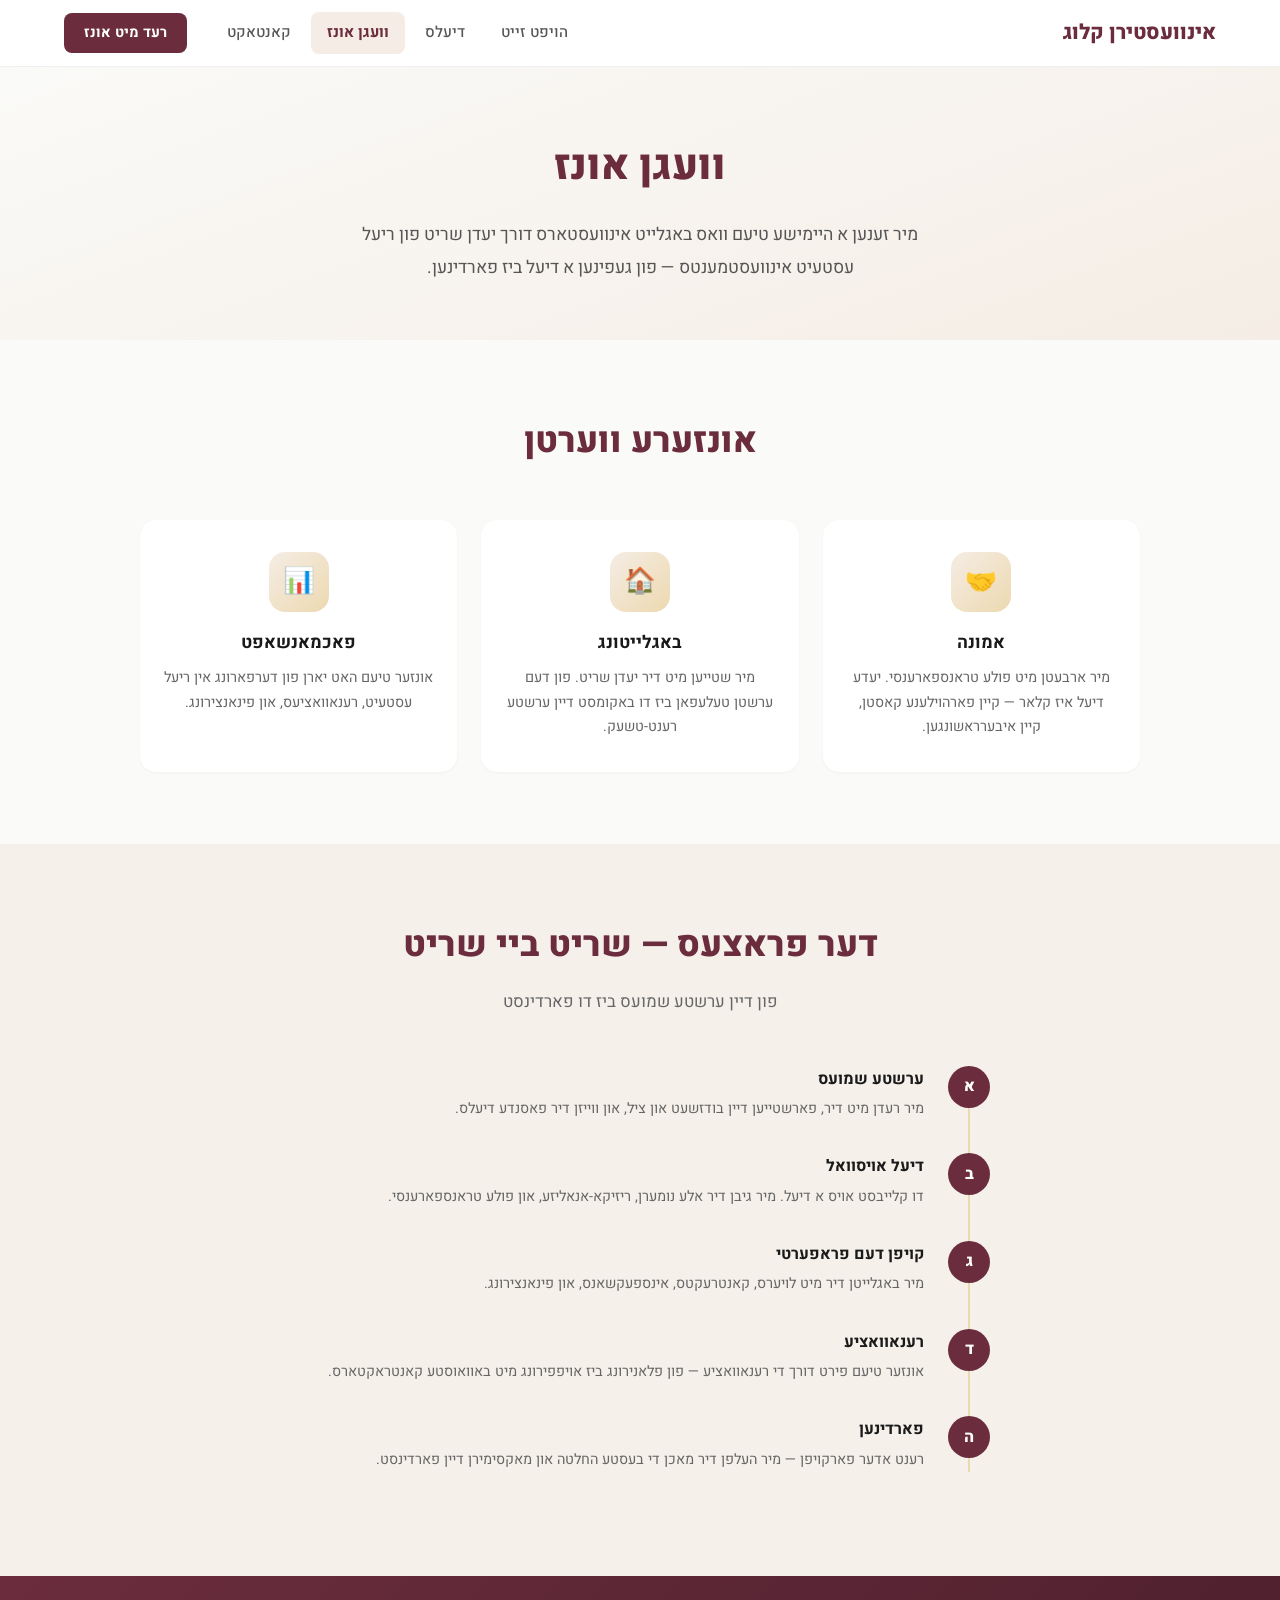
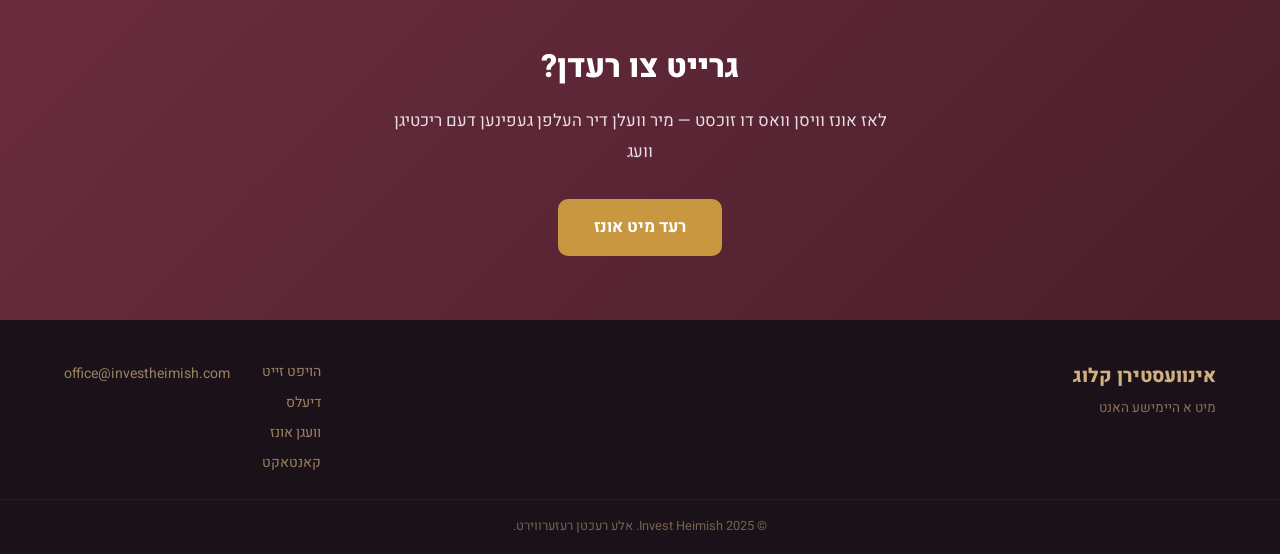
==== about.html @ 50a71dc4 "Initial commit: Invest Heimish demo site Multi-page Yiddish real estate investment platform with hom" ====
<!DOCTYPE html>
<html lang="yi" dir="rtl">
<head>
  <meta charset="UTF-8">
  <meta name="viewport" content="width=device-width, initial-scale=1.0">
  <title>וועגן אונז — אינוועסטירן קלוג</title>
  <link rel="preconnect" href="https://fonts.googleapis.com">
  <link rel="preconnect" href="https://fonts.gstatic.com" crossorigin>
  <link href="https://fonts.googleapis.com/css2?family=Heebo:wght@400;500;700;800&display=swap" rel="stylesheet">
  <link rel="stylesheet" href="styles.css">
</head>
<body>

  <div class="page">

    <!-- Hero -->
    <section class="about-hero">
      <h1>וועגן אונז</h1>
      <p>
        מיר זענען א היימישע טיעם וואס באגלייט אינוועסטארס דורך יעדן שריט
        פון ריעל עסטעיט אינוועסטמענטס — פון געפינען א דיעל ביז פארדינען.
      </p>
    </section>

    <!-- Values -->
    <section class="section">
      <div class="section-header">
        <h2 class="section-title">אונזערע ווערטן</h2>
      </div>
      <div class="values-grid">
        <div class="value-card">
          <div class="value-icon">🤝</div>
          <h3>אמונה</h3>
          <p>מיר ארבעטן מיט פולע טראנספארענסי. יעדע דיעל איז קלאר — קיין פארהוילענע קאסטן, קיין איבערראשונגען.</p>
        </div>
        <div class="value-card">
          <div class="value-icon">🏠</div>
          <h3>באגלייטונג</h3>
          <p>מיר שטייען מיט דיר יעדן שריט. פון דעם ערשטן טעלעפאן ביז דו באקומסט דיין ערשטע רענט-טשעק.</p>
        </div>
        <div class="value-card">
          <div class="value-icon">📊</div>
          <h3>פאכמאנשאפט</h3>
          <p>אונזער טיעם האט יארן פון דערפארונג אין ריעל עסטעיט, רענאוואציעס, און פינאנצירונג.</p>
        </div>
      </div>
    </section>

    <!-- Process timeline -->
    <section class="section" style="background: #F5F0EA;">
      <div class="section-header">
        <h2 class="section-title">דער פראצעס — שריט ביי שריט</h2>
        <p class="section-subtitle">פון דיין ערשטע שמועס ביז דו פארדינסט</p>
      </div>
      <div class="timeline">
        <div class="timeline-item">
          <div class="timeline-dot">א</div>
          <div class="timeline-content">
            <h3>ערשטע שמועס</h3>
            <p>מיר רעדן מיט דיר, פארשטייען דיין בודזשעט און ציל, און ווייזן דיר פאסנדע דיעלס.</p>
          </div>
        </div>
        <div class="timeline-item">
          <div class="timeline-dot">ב</div>
          <div class="timeline-content">
            <h3>דיעל אויסוואל</h3>
            <p>דו קלייבסט אויס א דיעל. מיר גיבן דיר אלע נומערן, ריזיקא-אנאליזע, און פולע טראנספארענסי.</p>
          </div>
        </div>
        <div class="timeline-item">
          <div class="timeline-dot">ג</div>
          <div class="timeline-content">
            <h3>קויפן דעם פראפערטי</h3>
            <p>מיר באגלייטן דיר מיט לויערס, קאנטרעקטס, אינספעקשאנס, און פינאנצירונג.</p>
          </div>
        </div>
        <div class="timeline-item">
          <div class="timeline-dot">ד</div>
          <div class="timeline-content">
            <h3>רענאוואציע</h3>
            <p>אונזער טיעם פירט דורך די רענאוואציע — פון פלאנירונג ביז אויפפירונג מיט באוואוסטע קאנטראקטארס.</p>
          </div>
        </div>
        <div class="timeline-item">
          <div class="timeline-dot">ה</div>
          <div class="timeline-content">
            <h3>פארדינען</h3>
            <p>רענט אדער פארקויפן — מיר העלפן דיר מאכן די בעסטע החלטה און מאקסימירן דיין פארדינסט.</p>
          </div>
        </div>
      </div>
    </section>

    <!-- CTA -->
    <section class="cta-band">
      <h2>גרייט צו רעדן?</h2>
      <p>לאז אונז וויסן וואס דו זוכסט — מיר וועלן דיר העלפן געפינען דעם ריכטיגן וועג</p>
      <a class="btn btn-gold" href="contact.html">רעד מיט אונז</a>
    </section>

  </div>

  <script src="data.js"></script>
  <script src="components.js"></script>
</body>
</html>
---- styles.css ----
/* ── Reset & globals ───────────────────────────────────────────────────────── */

*, *::before, *::after {
  box-sizing: border-box;
  margin: 0;
  padding: 0;
}

html {
  direction: rtl;
  scroll-behavior: smooth;
}

body {
  font-family: 'Heebo', 'Arial Hebrew', sans-serif;
  background: #FAFAF8;
  color: #1A1A1A;
  line-height: 1.7;
  font-size: 16px;
  min-height: 100vh;
  display: flex;
  flex-direction: column;
}

a { text-decoration: none; color: inherit; }
img { max-width: 100%; display: block; }
button { font-family: inherit; }

/* ── Buttons ──────────────────────────────────────────────────────────────── */

.btn {
  display: inline-flex;
  align-items: center;
  justify-content: center;
  gap: 0.5rem;
  padding: 0.8rem 1.8rem;
  border-radius: 10px;
  font-size: 1rem;
  font-weight: 700;
  cursor: pointer;
  border: none;
  transition: all 0.2s ease;
}

.btn-primary {
  background: #6B2D3E;
  color: #fff;
}
.btn-primary:hover { background: #541f2e; transform: translateY(-1px); box-shadow: 0 4px 12px rgba(107,45,62,0.3); }

.btn-secondary {
  background: transparent;
  color: #6B2D3E;
  border: 2px solid #6B2D3E;
}
.btn-secondary:hover { background: #6B2D3E; color: #fff; }

.btn-gold {
  background: #C8973F;
  color: #fff;
}
.btn-gold:hover { background: #B0832E; transform: translateY(-1px); box-shadow: 0 4px 12px rgba(200,151,63,0.3); }

.btn-whatsapp {
  background: #25D366;
  color: #fff;
}
.btn-whatsapp:hover { background: #1EB85A; transform: translateY(-1px); box-shadow: 0 4px 12px rgba(37,211,102,0.3); }

.btn:active { transform: scale(0.97) !important; }

/* ── Navbar ────────────────────────────────────────────────────────────────── */

.navbar {
  position: sticky;
  top: 0;
  z-index: 100;
  background: rgba(255,255,255,0.92);
  backdrop-filter: blur(12px);
  -webkit-backdrop-filter: blur(12px);
  border-bottom: 1px solid rgba(0,0,0,0.06);
}

.navbar-inner {
  max-width: 1200px;
  margin: 0 auto;
  display: flex;
  align-items: center;
  padding: 0.75rem 1.5rem;
  gap: 1.5rem;
}

.navbar-brand {
  font-size: 1.3rem;
  font-weight: 800;
  color: #6B2D3E;
  white-space: nowrap;
}

.navbar-links {
  display: flex;
  gap: 0.25rem;
  margin-right: auto;
}

.nav-link {
  padding: 0.5rem 1rem;
  border-radius: 8px;
  font-weight: 500;
  font-size: 0.95rem;
  color: #555;
  transition: all 0.15s;
}

.nav-link:hover { background: #F5F0EA; color: #1A1A1A; }
.nav-link.active { background: #F5EDE5; color: #6B2D3E; font-weight: 700; }

.navbar-cta {
  background: #6B2D3E;
  color: #fff;
  padding: 0.5rem 1.25rem;
  border-radius: 8px;
  font-weight: 700;
  font-size: 0.9rem;
  transition: all 0.2s;
  white-space: nowrap;
}
.navbar-cta:hover { background: #541f2e; }

/* Mobile menu toggle */
.menu-toggle {
  display: none;
  flex-direction: column;
  gap: 5px;
  background: none;
  border: none;
  cursor: pointer;
  padding: 4px;
}

.menu-toggle span {
  width: 22px;
  height: 2px;
  background: #333;
  border-radius: 2px;
  transition: all 0.3s;
}

.menu-toggle.open span:nth-child(1) { transform: rotate(45deg) translate(5px, 5px); }
.menu-toggle.open span:nth-child(2) { opacity: 0; }
.menu-toggle.open span:nth-child(3) { transform: rotate(-45deg) translate(5px, -5px); }

/* ── Page container ───────────────────────────────────────────────────────── */

.page { flex: 1; }

.container {
  max-width: 1200px;
  margin: 0 auto;
  padding: 0 1.5rem;
}

/* ── Section shared ───────────────────────────────────────────────────────── */

.section {
  padding: 4.5rem 1.5rem;
}

.section-header {
  text-align: center;
  margin-bottom: 3rem;
}

.section-title {
  font-size: clamp(1.5rem, 3.5vw, 2.2rem);
  font-weight: 800;
  color: #6B2D3E;
  margin-bottom: 0.75rem;
}

.section-subtitle {
  font-size: 1.05rem;
  color: #666;
  max-width: 550px;
  margin: 0 auto;
  line-height: 1.8;
}

/* ── Hero (Home) ──────────────────────────────────────────────────────────── */

.hero {
  background: linear-gradient(160deg, #FAFAF8 0%, #F5EDE5 50%, #EDE3D5 100%);
  text-align: center;
  padding: 5rem 1.5rem 4.5rem;
}

.hero h1 {
  font-size: clamp(2rem, 5vw, 3.2rem);
  font-weight: 800;
  color: #6B2D3E;
  line-height: 1.3;
  margin-bottom: 1.25rem;
}

.hero-sub {
  font-size: clamp(1rem, 2.5vw, 1.2rem);
  color: #555;
  max-width: 600px;
  margin: 0 auto 2.5rem;
  line-height: 1.9;
}

.hero-buttons {
  display: flex;
  gap: 1rem;
  justify-content: center;
  flex-wrap: wrap;
}

/* ── Stats bar ────────────────────────────────────────────────────────────── */

.stats-bar {
  display: grid;
  grid-template-columns: repeat(3, 1fr);
  gap: 1.5rem;
  max-width: 700px;
  margin: 3rem auto 0;
}

.stat-item {
  text-align: center;
}

.stat-number {
  font-size: 2rem;
  font-weight: 800;
  color: #C8973F;
  line-height: 1.2;
}

.stat-label {
  font-size: 0.85rem;
  color: #777;
  margin-top: 0.25rem;
}

/* ── Featured deals grid ──────────────────────────────────────────────────── */

.deals-grid {
  display: grid;
  grid-template-columns: repeat(auto-fill, minmax(300px, 1fr));
  gap: 1.5rem;
  max-width: 1200px;
  margin: 0 auto;
}

/* ── Deal card ────────────────────────────────────────────────────────────── */

.deal-card {
  background: #fff;
  border-radius: 16px;
  overflow: hidden;
  box-shadow: 0 1px 3px rgba(0,0,0,0.06), 0 4px 16px rgba(0,0,0,0.04);
  transition: all 0.25s ease;
  display: flex;
  flex-direction: column;
}

.deal-card:hover {
  box-shadow: 0 8px 30px rgba(0,0,0,0.1);
  transform: translateY(-3px);
}

.card-image {
  width: 100%;
  height: 200px;
  object-fit: cover;
  background: #EDE3D5;
}

.card-body {
  padding: 1.25rem;
  display: flex;
  flex-direction: column;
  gap: 0.75rem;
  flex: 1;
}

.card-badges {
  display: flex;
  gap: 0.4rem;
  flex-wrap: wrap;
}

.badge {
  font-size: 0.75rem;
  font-weight: 600;
  padding: 0.2rem 0.6rem;
  border-radius: 20px;
}

.badge-location { background: #EDD9B0; color: #6B4A10; }
.badge-type { background: #E8D7E8; color: #5A2D6B; }

.card-title {
  font-size: 1.1rem;
  font-weight: 800;
  color: #1A1A1A;
  line-height: 1.4;
}

.card-stats {
  display: grid;
  grid-template-columns: 1fr 1fr;
  gap: 0.5rem;
}

.card-stat {
  background: #FAFAF8;
  border-radius: 8px;
  padding: 0.6rem 0.75rem;
  text-align: center;
}

.card-stat-label {
  font-size: 0.7rem;
  color: #888;
  font-weight: 500;
  margin-bottom: 0.15rem;
}

.card-stat-value {
  font-size: 0.95rem;
  font-weight: 800;
  color: #1A1A1A;
}

.card-stat-value.profit { color: #2D7A4F; }

.card-footer {
  display: flex;
  gap: 0.5rem;
  margin-top: auto;
  padding-top: 0.5rem;
}

.card-footer .btn {
  flex: 1;
  padding: 0.65rem;
  font-size: 0.85rem;
}

/* ── Risk badges ──────────────────────────────────────────────────────────── */

.risk-badge {
  font-size: 0.78rem;
  font-weight: 700;
  padding: 0.15rem 0.5rem;
  border-radius: 6px;
  display: inline-block;
}

.risk-low    { background: #D4EDDA; color: #1B5E35; }
.risk-medium { background: #FFF3CD; color: #7A5000; }
.risk-high   { background: #FDDCDC; color: #7A1C1C; }

/* ── Steps / How it works ─────────────────────────────────────────────────── */

.steps-grid {
  display: grid;
  grid-template-columns: repeat(auto-fit, minmax(220px, 1fr));
  gap: 2rem;
  max-width: 1000px;
  margin: 0 auto;
}

.step-card {
  text-align: center;
  padding: 2rem 1.25rem;
  background: #fff;
  border-radius: 16px;
  box-shadow: 0 1px 3px rgba(0,0,0,0.04);
  transition: all 0.2s;
}

.step-card:hover {
  box-shadow: 0 4px 16px rgba(0,0,0,0.08);
  transform: translateY(-2px);
}

.step-icon {
  width: 56px;
  height: 56px;
  border-radius: 14px;
  background: linear-gradient(135deg, #F5EDE5, #EDD9B0);
  display: flex;
  align-items: center;
  justify-content: center;
  margin: 0 auto 1rem;
  font-size: 1.5rem;
  font-weight: 800;
  color: #6B2D3E;
}

.step-title {
  font-size: 1rem;
  font-weight: 700;
  color: #1A1A1A;
  margin-bottom: 0.5rem;
}

.step-text {
  font-size: 0.9rem;
  color: #666;
  line-height: 1.7;
}

/* ── Trust / CTA band ─────────────────────────────────────────────────────── */

.cta-band {
  background: linear-gradient(135deg, #6B2D3E 0%, #4A1E2B 100%);
  color: #fff;
  text-align: center;
  padding: 4rem 1.5rem;
}

.cta-band h2 {
  font-size: clamp(1.4rem, 3vw, 2rem);
  font-weight: 800;
  margin-bottom: 0.75rem;
}

.cta-band p {
  font-size: 1.05rem;
  opacity: 0.85;
  max-width: 500px;
  margin: 0 auto 2rem;
  line-height: 1.8;
}

.cta-band .btn-gold { font-size: 1.05rem; padding: 0.9rem 2.25rem; }

/* ── Deal detail page ─────────────────────────────────────────────────────── */

.deal-hero {
  background: linear-gradient(160deg, #FAFAF8, #F5EDE5);
  padding: 2.5rem 1.5rem 3rem;
}

.deal-hero-inner {
  max-width: 1000px;
  margin: 0 auto;
  display: grid;
  grid-template-columns: 1fr 1fr;
  gap: 2.5rem;
  align-items: center;
}

.deal-hero-image {
  width: 100%;
  height: 320px;
  object-fit: cover;
  border-radius: 16px;
  box-shadow: 0 8px 30px rgba(0,0,0,0.1);
}

.deal-hero-info h1 {
  font-size: clamp(1.5rem, 3vw, 2rem);
  font-weight: 800;
  color: #6B2D3E;
  margin-bottom: 0.75rem;
}

.deal-hero-meta {
  display: flex;
  gap: 0.5rem;
  flex-wrap: wrap;
  margin-bottom: 1.25rem;
}

.deal-hero-desc {
  font-size: 1rem;
  color: #555;
  line-height: 1.8;
  margin-bottom: 1.5rem;
}

.deal-hero-buttons {
  display: flex;
  gap: 0.75rem;
  flex-wrap: wrap;
}

/* Deal detail sections */
.deal-details {
  padding: 3rem 1.5rem;
  max-width: 1000px;
  margin: 0 auto;
}

.detail-grid {
  display: grid;
  grid-template-columns: 1fr 1fr;
  gap: 1.5rem;
  margin-bottom: 2rem;
}

.detail-box {
  background: #fff;
  border-radius: 14px;
  padding: 1.5rem;
  box-shadow: 0 1px 3px rgba(0,0,0,0.04);
}

.detail-box h3 {
  font-size: 1rem;
  font-weight: 700;
  color: #6B2D3E;
  margin-bottom: 1rem;
  padding-bottom: 0.5rem;
  border-bottom: 2px solid #F5EDE5;
}

.detail-row {
  display: flex;
  justify-content: space-between;
  padding: 0.5rem 0;
  border-bottom: 1px solid #F5F5F5;
}

.detail-row:last-child { border-bottom: none; }

.detail-label {
  font-size: 0.9rem;
  color: #777;
}

.detail-value {
  font-size: 0.95rem;
  font-weight: 700;
  color: #1A1A1A;
}

.detail-value.highlight { color: #2D7A4F; font-size: 1.05rem; }

/* ── About page ───────────────────────────────────────────────────────────── */

.about-hero {
  background: linear-gradient(160deg, #FAFAF8, #F5EDE5);
  text-align: center;
  padding: 4rem 1.5rem 3.5rem;
}

.about-hero h1 {
  font-size: clamp(1.8rem, 4vw, 2.6rem);
  font-weight: 800;
  color: #6B2D3E;
  margin-bottom: 1rem;
}

.about-hero p {
  font-size: 1.1rem;
  color: #555;
  max-width: 600px;
  margin: 0 auto;
  line-height: 1.9;
}

.values-grid {
  display: grid;
  grid-template-columns: repeat(auto-fit, minmax(280px, 1fr));
  gap: 1.5rem;
  max-width: 1000px;
  margin: 0 auto;
}

.value-card {
  background: #fff;
  border-radius: 16px;
  padding: 2rem 1.5rem;
  text-align: center;
  box-shadow: 0 1px 3px rgba(0,0,0,0.04);
  transition: all 0.2s;
}

.value-card:hover {
  box-shadow: 0 4px 16px rgba(0,0,0,0.08);
  transform: translateY(-2px);
}

.value-icon {
  width: 60px;
  height: 60px;
  border-radius: 16px;
  background: linear-gradient(135deg, #F5EDE5, #EDD9B0);
  display: flex;
  align-items: center;
  justify-content: center;
  margin: 0 auto 1rem;
  font-size: 1.6rem;
}

.value-card h3 {
  font-size: 1.1rem;
  font-weight: 700;
  color: #1A1A1A;
  margin-bottom: 0.5rem;
}

.value-card p {
  font-size: 0.9rem;
  color: #666;
  line-height: 1.7;
}

/* Timeline */
.timeline {
  max-width: 700px;
  margin: 0 auto;
  position: relative;
}

.timeline::before {
  content: "";
  position: absolute;
  right: 20px;
  top: 0;
  bottom: 0;
  width: 2px;
  background: #EDD9B0;
}

.timeline-item {
  display: flex;
  gap: 1.5rem;
  align-items: flex-start;
  margin-bottom: 2rem;
  position: relative;
}

.timeline-dot {
  width: 42px;
  height: 42px;
  min-width: 42px;
  border-radius: 50%;
  background: #6B2D3E;
  color: #fff;
  display: flex;
  align-items: center;
  justify-content: center;
  font-weight: 800;
  font-size: 1rem;
  z-index: 1;
}

.timeline-content h3 {
  font-size: 1rem;
  font-weight: 700;
  color: #1A1A1A;
  margin-bottom: 0.25rem;
}

.timeline-content p {
  font-size: 0.9rem;
  color: #666;
  line-height: 1.7;
}

/* ── Contact page ─────────────────────────────────────────────────────────── */

.contact-hero {
  background: linear-gradient(160deg, #FAFAF8, #F5EDE5);
  text-align: center;
  padding: 4rem 1.5rem 3.5rem;
}

.contact-hero h1 {
  font-size: clamp(1.8rem, 4vw, 2.6rem);
  font-weight: 800;
  color: #6B2D3E;
  margin-bottom: 0.75rem;
}

.contact-hero p {
  font-size: 1.05rem;
  color: #555;
}

.contact-grid {
  display: grid;
  grid-template-columns: 1fr 1fr;
  gap: 2rem;
  max-width: 900px;
  margin: 0 auto;
}

.contact-form {
  background: #fff;
  border-radius: 16px;
  padding: 2rem;
  box-shadow: 0 1px 3px rgba(0,0,0,0.04);
}

.form-group {
  margin-bottom: 1.25rem;
}

.form-group label {
  display: block;
  font-size: 0.9rem;
  font-weight: 600;
  color: #333;
  margin-bottom: 0.4rem;
}

.form-group input,
.form-group textarea,
.form-group select {
  width: 100%;
  padding: 0.75rem 1rem;
  border: 1.5px solid #E0E0E0;
  border-radius: 10px;
  font-family: inherit;
  font-size: 0.95rem;
  background: #FAFAF8;
  transition: border-color 0.2s;
  direction: rtl;
}

.form-group input:focus,
.form-group textarea:focus,
.form-group select:focus {
  outline: none;
  border-color: #C8973F;
  box-shadow: 0 0 0 3px rgba(200,151,63,0.1);
}

.form-group textarea {
  resize: vertical;
  min-height: 120px;
}

.contact-info {
  display: flex;
  flex-direction: column;
  gap: 1.25rem;
}

.contact-info-card {
  background: #fff;
  border-radius: 16px;
  padding: 1.5rem;
  box-shadow: 0 1px 3px rgba(0,0,0,0.04);
  display: flex;
  gap: 1rem;
  align-items: center;
  transition: all 0.2s;
}

.contact-info-card:hover {
  box-shadow: 0 4px 16px rgba(0,0,0,0.08);
  transform: translateY(-1px);
}

.contact-icon {
  width: 48px;
  height: 48px;
  min-width: 48px;
  border-radius: 12px;
  background: linear-gradient(135deg, #F5EDE5, #EDD9B0);
  display: flex;
  align-items: center;
  justify-content: center;
  font-size: 1.2rem;
}

.contact-info-card h3 {
  font-size: 0.95rem;
  font-weight: 700;
  color: #1A1A1A;
  margin-bottom: 0.15rem;
}

.contact-info-card p {
  font-size: 0.85rem;
  color: #666;
}

/* Success message */
.form-success {
  display: none;
  text-align: center;
  padding: 2rem;
}

.form-success.show { display: block; }

.form-success h3 {
  color: #2D7A4F;
  font-size: 1.3rem;
  margin-bottom: 0.5rem;
}

.form-success p {
  color: #666;
}

/* ── Deals page filter ────────────────────────────────────────────────────── */

.filter-bar {
  display: flex;
  gap: 0.75rem;
  flex-wrap: wrap;
  justify-content: center;
  margin-bottom: 2rem;
}

.filter-btn {
  padding: 0.5rem 1.25rem;
  border-radius: 20px;
  border: 1.5px solid #E0E0E0;
  background: #fff;
  font-family: inherit;
  font-size: 0.88rem;
  font-weight: 600;
  color: #555;
  cursor: pointer;
  transition: all 0.15s;
}

.filter-btn:hover { border-color: #C8973F; color: #C8973F; }
.filter-btn.active { background: #6B2D3E; color: #fff; border-color: #6B2D3E; }

/* ── Breadcrumb ───────────────────────────────────────────────────────────── */

.breadcrumb {
  padding: 1rem 1.5rem 0;
  max-width: 1200px;
  margin: 0 auto;
  font-size: 0.85rem;
  color: #888;
}

.breadcrumb a { color: #6B2D3E; font-weight: 500; }
.breadcrumb a:hover { text-decoration: underline; }
.breadcrumb span { margin: 0 0.4rem; }

/* ── Empty state ──────────────────────────────────────────────────────────── */

.empty-state {
  text-align: center;
  padding: 4rem 1.5rem;
  color: #888;
}

.empty-state h3 {
  font-size: 1.2rem;
  color: #555;
  margin-bottom: 0.5rem;
}

/* ── Footer ───────────────────────────────────────────────────────────────── */

.footer {
  background: #1A1218;
  color: #D0B080;
  margin-top: auto;
}

.footer-inner {
  max-width: 1200px;
  margin: 0 auto;
  padding: 2.5rem 1.5rem 1.5rem;
  display: grid;
  grid-template-columns: 1fr auto auto;
  gap: 2rem;
  align-items: start;
}

.footer-logo {
  font-size: 1.2rem;
  font-weight: 800;
  display: block;
  margin-bottom: 0.25rem;
}

.footer-tagline {
  font-size: 0.85rem;
  opacity: 0.6;
}

.footer-links {
  display: flex;
  flex-direction: column;
  gap: 0.4rem;
}

.footer-links a {
  font-size: 0.88rem;
  opacity: 0.7;
  transition: opacity 0.15s;
}

.footer-links a:hover { opacity: 1; }

.footer-contact a {
  font-size: 0.88rem;
  opacity: 0.7;
  transition: opacity 0.15s;
}

.footer-contact a:hover { opacity: 1; }

.footer-bottom {
  border-top: 1px solid rgba(255,255,255,0.08);
  text-align: center;
  padding: 1rem 1.5rem;
  font-size: 0.8rem;
  opacity: 0.5;
}

/* ── Responsive ───────────────────────────────────────────────────────────── */

@media (max-width: 768px) {
  .menu-toggle { display: flex; }

  .navbar-links {
    display: none;
    position: absolute;
    top: 100%;
    right: 0;
    left: 0;
    background: #fff;
    flex-direction: column;
    padding: 0.5rem;
    border-bottom: 1px solid rgba(0,0,0,0.06);
    box-shadow: 0 8px 24px rgba(0,0,0,0.08);
  }

  .navbar-links.open { display: flex; }

  .navbar-cta { display: none; }

  .deal-hero-inner { grid-template-columns: 1fr; }

  .deal-hero-image { height: 220px; }

  .detail-grid { grid-template-columns: 1fr; }

  .contact-grid { grid-template-columns: 1fr; }

  .footer-inner { grid-template-columns: 1fr; gap: 1.5rem; }

  .stats-bar { grid-template-columns: 1fr; gap: 1rem; }
}

@media (max-width: 480px) {
  .hero { padding: 3rem 1.25rem 2.5rem; }

  .deals-grid { grid-template-columns: 1fr; }

  .card-stats { grid-template-columns: 1fr; }
}
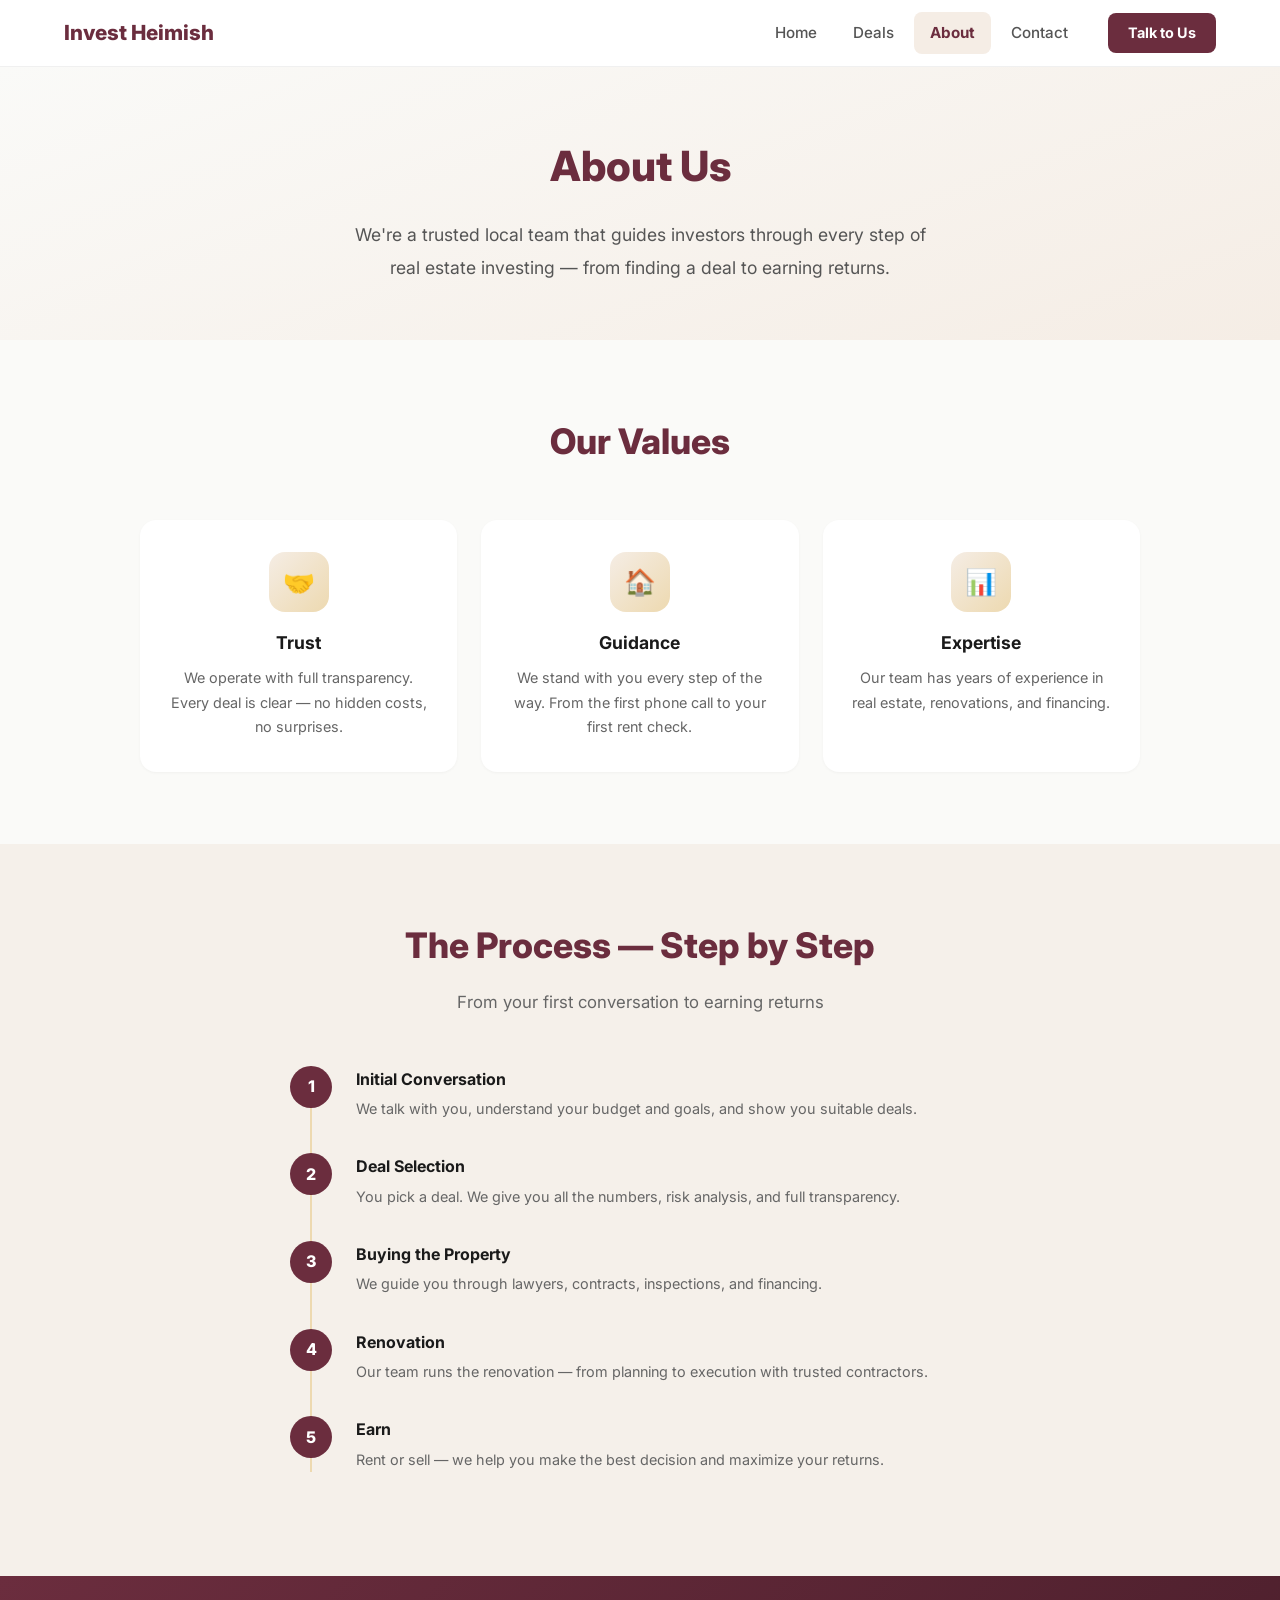
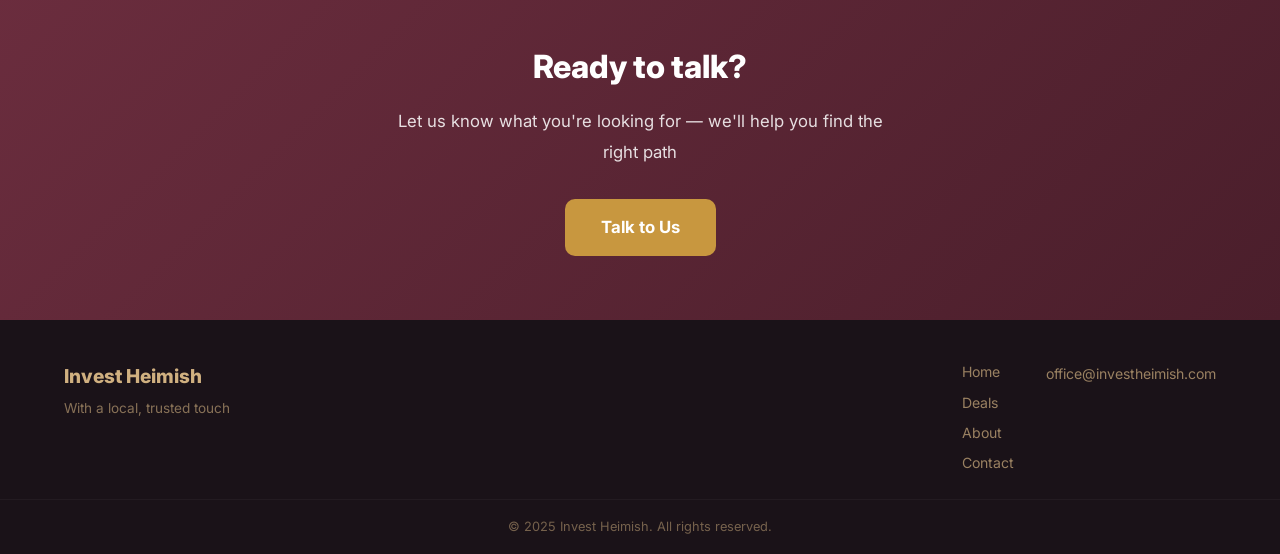
==== commit fdd1a95d: "Translate site from Yiddish to English Switch all page copy, deal data, navbar, and footer to Englis" ====
--- a/about.html
+++ b/about.html
@@ -1,12 +1,12 @@
 <!DOCTYPE html>
-<html lang="yi" dir="rtl">
+<html lang="en">
 <head>
   <meta charset="UTF-8">
   <meta name="viewport" content="width=device-width, initial-scale=1.0">
-  <title>וועגן אונז — אינוועסטירן קלוג</title>
+  <title>About — Invest Heimish</title>
   <link rel="preconnect" href="https://fonts.googleapis.com">
   <link rel="preconnect" href="https://fonts.gstatic.com" crossorigin>
-  <link href="https://fonts.googleapis.com/css2?family=Heebo:wght@400;500;700;800&display=swap" rel="stylesheet">
+  <link href="https://fonts.googleapis.com/css2?family=Inter:wght@400;500;700;800&display=swap" rel="stylesheet">
   <link rel="stylesheet" href="styles.css">
 </head>
 <body>
@@ -15,33 +15,33 @@
 
     <!-- Hero -->
     <section class="about-hero">
-      <h1>וועגן אונז</h1>
+      <h1>About Us</h1>
       <p>
-        מיר זענען א היימישע טיעם וואס באגלייט אינוועסטארס דורך יעדן שריט
-        פון ריעל עסטעיט אינוועסטמענטס — פון געפינען א דיעל ביז פארדינען.
+        We're a trusted local team that guides investors through every step
+        of real estate investing — from finding a deal to earning returns.
       </p>
     </section>
 
     <!-- Values -->
     <section class="section">
       <div class="section-header">
-        <h2 class="section-title">אונזערע ווערטן</h2>
+        <h2 class="section-title">Our Values</h2>
       </div>
       <div class="values-grid">
         <div class="value-card">
           <div class="value-icon">🤝</div>
-          <h3>אמונה</h3>
-          <p>מיר ארבעטן מיט פולע טראנספארענסי. יעדע דיעל איז קלאר — קיין פארהוילענע קאסטן, קיין איבערראשונגען.</p>
+          <h3>Trust</h3>
+          <p>We operate with full transparency. Every deal is clear — no hidden costs, no surprises.</p>
         </div>
         <div class="value-card">
           <div class="value-icon">🏠</div>
-          <h3>באגלייטונג</h3>
-          <p>מיר שטייען מיט דיר יעדן שריט. פון דעם ערשטן טעלעפאן ביז דו באקומסט דיין ערשטע רענט-טשעק.</p>
+          <h3>Guidance</h3>
+          <p>We stand with you every step of the way. From the first phone call to your first rent check.</p>
         </div>
         <div class="value-card">
           <div class="value-icon">📊</div>
-          <h3>פאכמאנשאפט</h3>
-          <p>אונזער טיעם האט יארן פון דערפארונג אין ריעל עסטעיט, רענאוואציעס, און פינאנצירונג.</p>
+          <h3>Expertise</h3>
+          <p>Our team has years of experience in real estate, renovations, and financing.</p>
         </div>
       </div>
     </section>
@@ -49,43 +49,43 @@
     <!-- Process timeline -->
     <section class="section" style="background: #F5F0EA;">
       <div class="section-header">
-        <h2 class="section-title">דער פראצעס — שריט ביי שריט</h2>
-        <p class="section-subtitle">פון דיין ערשטע שמועס ביז דו פארדינסט</p>
+        <h2 class="section-title">The Process — Step by Step</h2>
+        <p class="section-subtitle">From your first conversation to earning returns</p>
       </div>
       <div class="timeline">
         <div class="timeline-item">
-          <div class="timeline-dot">א</div>
+          <div class="timeline-dot">1</div>
           <div class="timeline-content">
-            <h3>ערשטע שמועס</h3>
-            <p>מיר רעדן מיט דיר, פארשטייען דיין בודזשעט און ציל, און ווייזן דיר פאסנדע דיעלס.</p>
+            <h3>Initial Conversation</h3>
+            <p>We talk with you, understand your budget and goals, and show you suitable deals.</p>
           </div>
         </div>
         <div class="timeline-item">
-          <div class="timeline-dot">ב</div>
+          <div class="timeline-dot">2</div>
           <div class="timeline-content">
-            <h3>דיעל אויסוואל</h3>
-            <p>דו קלייבסט אויס א דיעל. מיר גיבן דיר אלע נומערן, ריזיקא-אנאליזע, און פולע טראנספארענסי.</p>
+            <h3>Deal Selection</h3>
+            <p>You pick a deal. We give you all the numbers, risk analysis, and full transparency.</p>
           </div>
         </div>
         <div class="timeline-item">
-          <div class="timeline-dot">ג</div>
+          <div class="timeline-dot">3</div>
           <div class="timeline-content">
-            <h3>קויפן דעם פראפערטי</h3>
-            <p>מיר באגלייטן דיר מיט לויערס, קאנטרעקטס, אינספעקשאנס, און פינאנצירונג.</p>
+            <h3>Buying the Property</h3>
+            <p>We guide you through lawyers, contracts, inspections, and financing.</p>
           </div>
         </div>
         <div class="timeline-item">
-          <div class="timeline-dot">ד</div>
+          <div class="timeline-dot">4</div>
           <div class="timeline-content">
-            <h3>רענאוואציע</h3>
-            <p>אונזער טיעם פירט דורך די רענאוואציע — פון פלאנירונג ביז אויפפירונג מיט באוואוסטע קאנטראקטארס.</p>
+            <h3>Renovation</h3>
+            <p>Our team runs the renovation — from planning to execution with trusted contractors.</p>
           </div>
         </div>
         <div class="timeline-item">
-          <div class="timeline-dot">ה</div>
+          <div class="timeline-dot">5</div>
           <div class="timeline-content">
-            <h3>פארדינען</h3>
-            <p>רענט אדער פארקויפן — מיר העלפן דיר מאכן די בעסטע החלטה און מאקסימירן דיין פארדינסט.</p>
+            <h3>Earn</h3>
+            <p>Rent or sell — we help you make the best decision and maximize your returns.</p>
           </div>
         </div>
       </div>
@@ -93,9 +93,9 @@
 
     <!-- CTA -->
     <section class="cta-band">
-      <h2>גרייט צו רעדן?</h2>
-      <p>לאז אונז וויסן וואס דו זוכסט — מיר וועלן דיר העלפן געפינען דעם ריכטיגן וועג</p>
-      <a class="btn btn-gold" href="contact.html">רעד מיט אונז</a>
+      <h2>Ready to talk?</h2>
+      <p>Let us know what you're looking for — we'll help you find the right path</p>
+      <a class="btn btn-gold" href="contact.html">Talk to Us</a>
     </section>
 
   </div>
--- a/styles.css
+++ b/styles.css
@@ -7,12 +7,11 @@
 }
 
 html {
-  direction: rtl;
   scroll-behavior: smooth;
 }
 
 body {
-  font-family: 'Heebo', 'Arial Hebrew', sans-serif;
+  font-family: 'Inter', -apple-system, BlinkMacSystemFont, 'Segoe UI', sans-serif;
   background: #FAFAF8;
   color: #1A1A1A;
   line-height: 1.7;
@@ -100,7 +99,7 @@
 .navbar-links {
   display: flex;
   gap: 0.25rem;
-  margin-right: auto;
+  margin-left: auto;
 }
 
 .nav-link {
@@ -623,7 +622,7 @@
 .timeline::before {
   content: "";
   position: absolute;
-  right: 20px;
+  left: 20px;
   top: 0;
   bottom: 0;
   width: 2px;
@@ -724,7 +723,6 @@
   font-size: 0.95rem;
   background: #FAFAF8;
   transition: border-color 0.2s;
-  direction: rtl;
 }
 
 .form-group input:focus,
@@ -928,8 +926,8 @@
     display: none;
     position: absolute;
     top: 100%;
+    left: 0;
     right: 0;
-    left: 0;
     background: #fff;
     flex-direction: column;
     padding: 0.5rem;
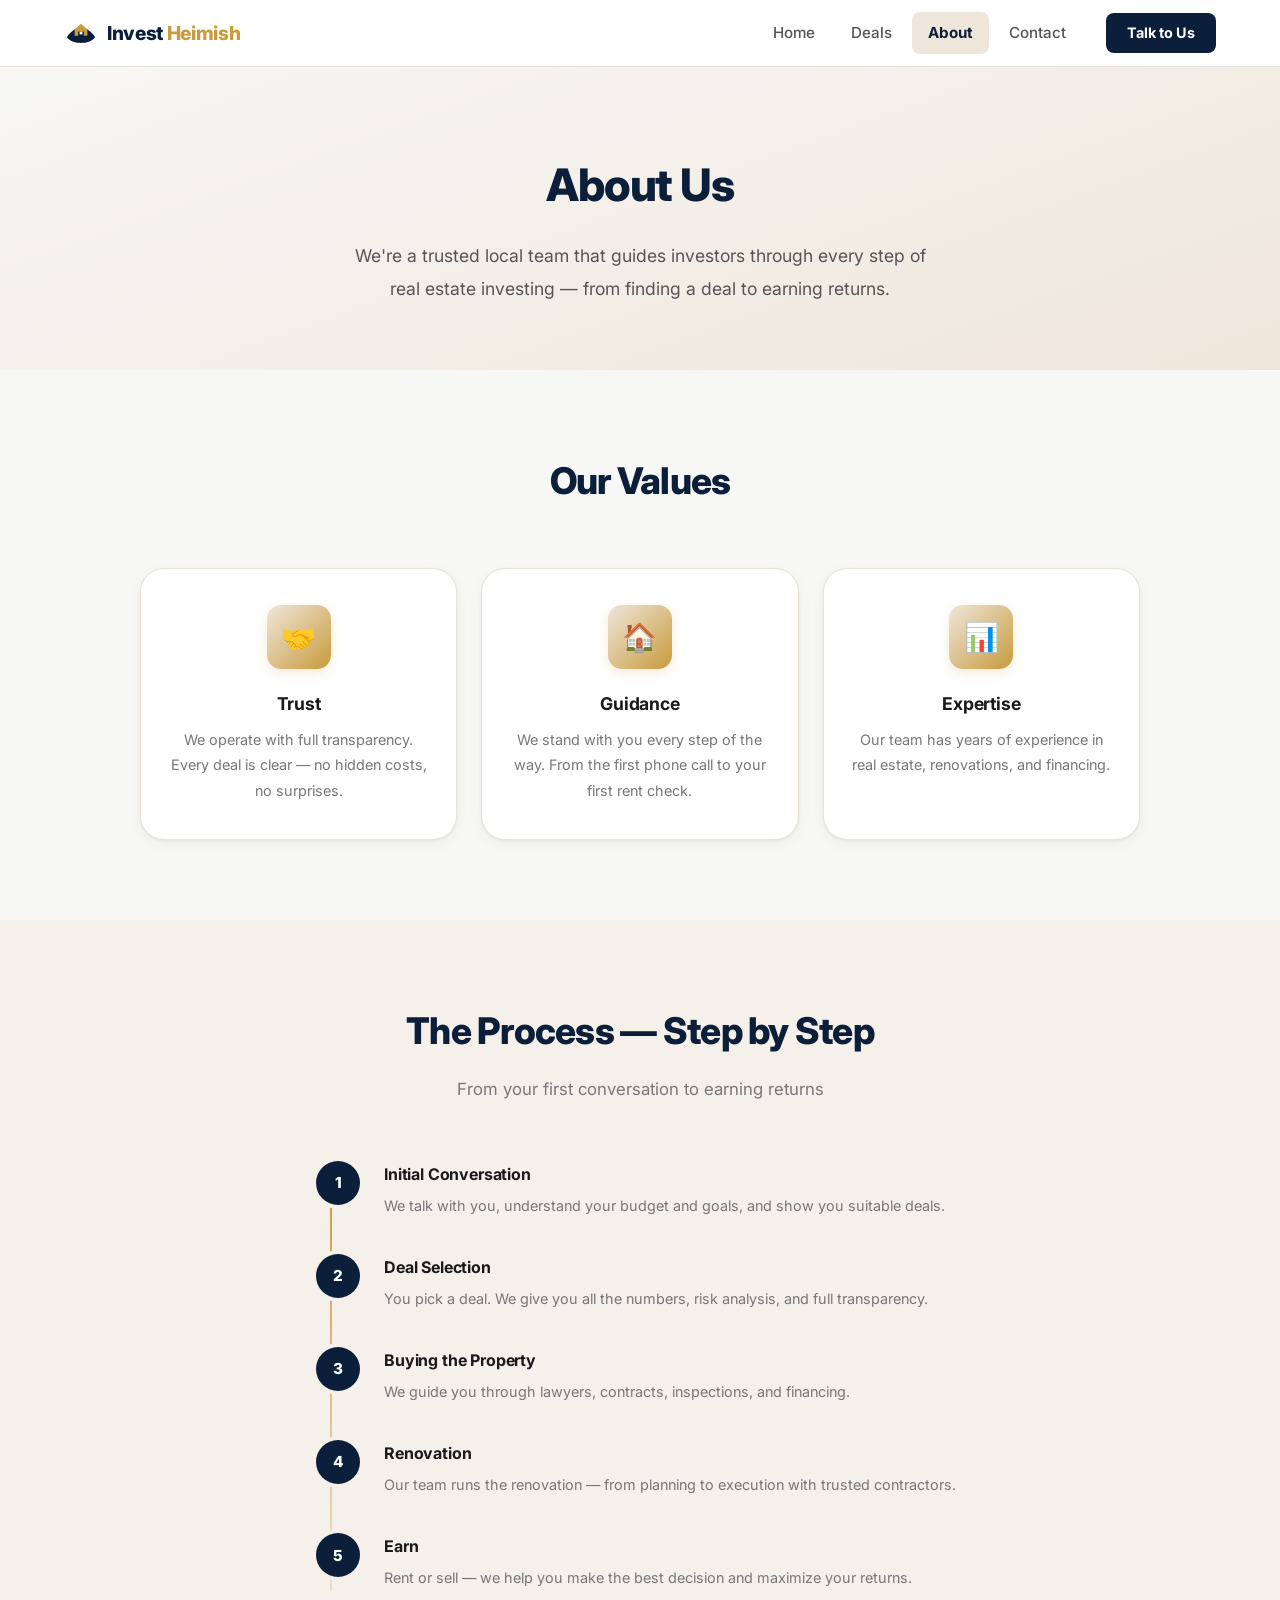
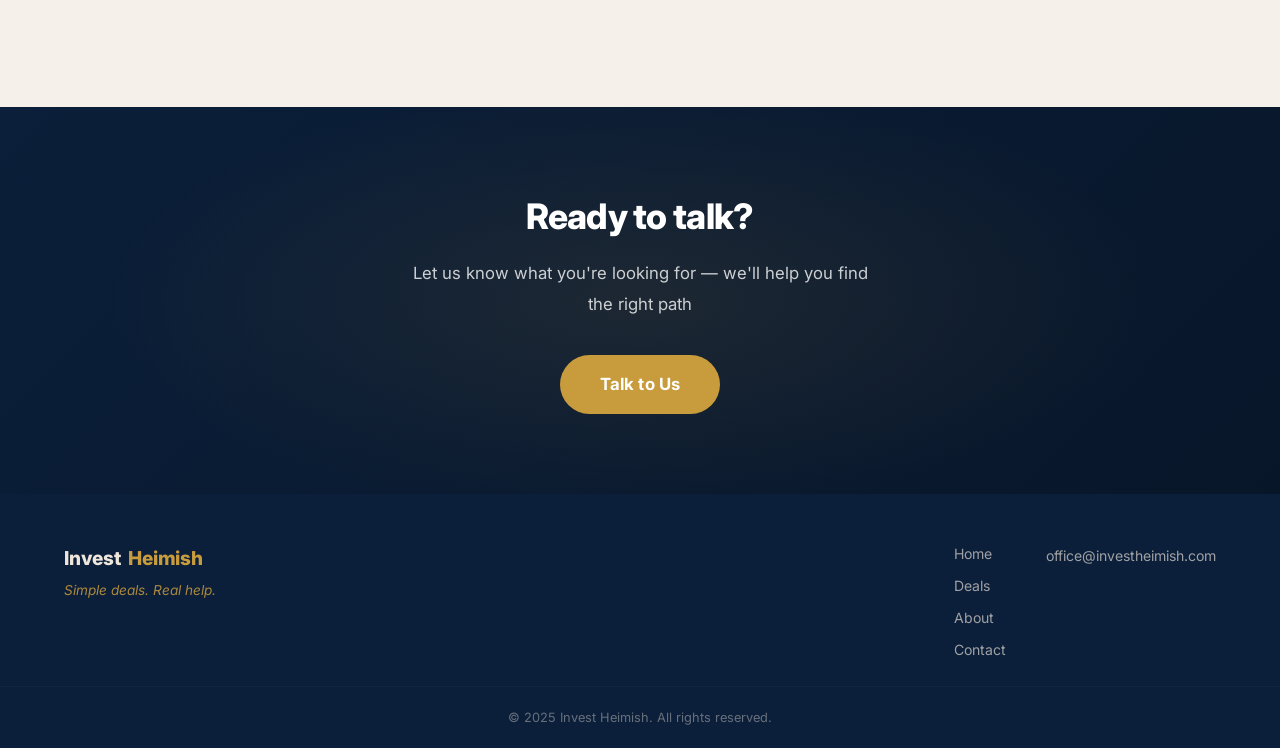
==== commit 399bf161: "Elevate design: dark hero, CSS variables, animation polish - Fix duplicate navbar bug in index.html " ====
--- a/about.html
+++ b/about.html
@@ -6,7 +6,7 @@
   <title>About — Invest Heimish</title>
   <link rel="preconnect" href="https://fonts.googleapis.com">
   <link rel="preconnect" href="https://fonts.gstatic.com" crossorigin>
-  <link href="https://fonts.googleapis.com/css2?family=Inter:wght@400;500;700;800&display=swap" rel="stylesheet">
+  <link href="https://fonts.googleapis.com/css2?family=Inter:wght@400;500;600;700;800&display=swap" rel="stylesheet">
   <link rel="stylesheet" href="styles.css">
 </head>
 <body>
--- a/styles.css
+++ b/styles.css
@@ -1,19 +1,44 @@
-/* ── Reset & globals ───────────────────────────────────────────────────────── */
-
+/* ── CSS Custom Properties ───────────────────────────────────────────────── */
+:root {
+  --navy:       #0B1F3A;
+  --navy-deep:  #081629;
+  --navy-mid:   #0d2446;
+  --gold:       #C89B3C;
+  --gold-dark:  #A5821E;
+  --gold-glow:  rgba(200, 155, 60, 0.18);
+  --beige:      #EFE6DB;
+  --beige-2:    #F5F0EA;
+  --warm-white: #F7F7F5;
+  --green:      #2D7A4F;
+  --text:       #1A1A1A;
+  --text-mid:   #555;
+  --text-soft:  #777;
+  --border:     #E8E2D9;
+  --shadow-sm:  0 1px 3px rgba(0,0,0,0.06), 0 4px 16px rgba(0,0,0,0.04);
+  --shadow-md:  0 4px 20px rgba(0,0,0,0.09);
+  --shadow-lg:  0 8px 40px rgba(0,0,0,0.14);
+  --r-sm:       8px;
+  --r-md:       14px;
+  --r-lg:       18px;
+  --r-xl:       24px;
+  --r-pill:     999px;
+  --ease:       cubic-bezier(0.25, 0.46, 0.45, 0.94);
+  --trans:      all 0.22s var(--ease);
+}
+
+/* ── Reset & globals ─────────────────────────────────────────────────────── */
 *, *::before, *::after {
   box-sizing: border-box;
   margin: 0;
   padding: 0;
 }
 
-html {
-  scroll-behavior: smooth;
-}
+html { scroll-behavior: smooth; }
 
 body {
   font-family: 'Inter', -apple-system, BlinkMacSystemFont, 'Segoe UI', sans-serif;
-  background: #FAFAF8;
-  color: #1A1A1A;
+  background: var(--warm-white);
+  color: var(--text);
   line-height: 1.7;
   font-size: 16px;
   min-height: 100vh;
@@ -21,63 +46,98 @@
   flex-direction: column;
 }
 
-a { text-decoration: none; color: inherit; }
+a  { text-decoration: none; color: inherit; }
 img { max-width: 100%; display: block; }
 button { font-family: inherit; }
 
-/* ── Buttons ──────────────────────────────────────────────────────────────── */
-
+/* ── Animations ──────────────────────────────────────────────────────────── */
+@keyframes fadeUp {
+  from { opacity: 0; transform: translateY(22px); }
+  to   { opacity: 1; transform: translateY(0); }
+}
+
+@keyframes fadeIn {
+  from { opacity: 0; }
+  to   { opacity: 1; }
+}
+
+/* ── Buttons ─────────────────────────────────────────────────────────────── */
 .btn {
   display: inline-flex;
   align-items: center;
   justify-content: center;
   gap: 0.5rem;
-  padding: 0.8rem 1.8rem;
-  border-radius: 10px;
+  padding: 0.8rem 1.9rem;
+  border-radius: var(--r-pill);
   font-size: 1rem;
   font-weight: 700;
   cursor: pointer;
   border: none;
-  transition: all 0.2s ease;
+  transition: var(--trans);
+  letter-spacing: 0.01em;
 }
 
 .btn-primary {
-  background: #6B2D3E;
+  background: var(--navy);
   color: #fff;
 }
-.btn-primary:hover { background: #541f2e; transform: translateY(-1px); box-shadow: 0 4px 12px rgba(107,45,62,0.3); }
+.btn-primary:hover {
+  background: var(--navy-deep);
+  transform: translateY(-2px);
+  box-shadow: 0 6px 20px rgba(11,31,58,0.32);
+}
 
 .btn-secondary {
   background: transparent;
-  color: #6B2D3E;
-  border: 2px solid #6B2D3E;
-}
-.btn-secondary:hover { background: #6B2D3E; color: #fff; }
+  color: var(--navy);
+  border: 2px solid var(--navy);
+}
+.btn-secondary:hover {
+  background: var(--navy);
+  color: #fff;
+}
 
 .btn-gold {
-  background: #C8973F;
+  background: var(--gold);
   color: #fff;
 }
-.btn-gold:hover { background: #B0832E; transform: translateY(-1px); box-shadow: 0 4px 12px rgba(200,151,63,0.3); }
+.btn-gold:hover {
+  background: var(--gold-dark);
+  transform: translateY(-2px);
+  box-shadow: 0 6px 20px rgba(200,155,60,0.32);
+}
+
+.btn-outline-white {
+  background: transparent;
+  color: #fff;
+  border: 2px solid rgba(255,255,255,0.45);
+}
+.btn-outline-white:hover {
+  background: rgba(255,255,255,0.12);
+  border-color: rgba(255,255,255,0.8);
+}
 
 .btn-whatsapp {
   background: #25D366;
   color: #fff;
 }
-.btn-whatsapp:hover { background: #1EB85A; transform: translateY(-1px); box-shadow: 0 4px 12px rgba(37,211,102,0.3); }
+.btn-whatsapp:hover {
+  background: #1EB85A;
+  transform: translateY(-2px);
+  box-shadow: 0 6px 20px rgba(37,211,102,0.32);
+}
 
 .btn:active { transform: scale(0.97) !important; }
 
-/* ── Navbar ────────────────────────────────────────────────────────────────── */
-
+/* ── Navbar ──────────────────────────────────────────────────────────────── */
 .navbar {
   position: sticky;
   top: 0;
   z-index: 100;
-  background: rgba(255,255,255,0.92);
-  backdrop-filter: blur(12px);
-  -webkit-backdrop-filter: blur(12px);
-  border-bottom: 1px solid rgba(0,0,0,0.06);
+  background: rgba(255,255,255,0.94);
+  backdrop-filter: blur(14px);
+  -webkit-backdrop-filter: blur(14px);
+  border-bottom: 1px solid var(--border);
 }
 
 .navbar-inner {
@@ -90,11 +150,23 @@
 }
 
 .navbar-brand {
-  font-size: 1.3rem;
-  font-weight: 800;
-  color: #6B2D3E;
+  display: inline-flex;
+  align-items: center;
+  gap: 0.55rem;
+  font-size: 1.2rem;
+  font-weight: 800;
+  color: var(--navy);
   white-space: nowrap;
-}
+  letter-spacing: -0.015em;
+}
+
+.navbar-brand .brand-mark {
+  width: 34px;
+  height: 34px;
+  flex-shrink: 0;
+}
+
+.brand-heimish { color: var(--gold); margin-left: 0.18em; }
 
 .navbar-links {
   display: flex;
@@ -104,27 +176,27 @@
 
 .nav-link {
   padding: 0.5rem 1rem;
-  border-radius: 8px;
+  border-radius: var(--r-sm);
   font-weight: 500;
   font-size: 0.95rem;
   color: #555;
-  transition: all 0.15s;
-}
-
-.nav-link:hover { background: #F5F0EA; color: #1A1A1A; }
-.nav-link.active { background: #F5EDE5; color: #6B2D3E; font-weight: 700; }
+  transition: var(--trans);
+}
+
+.nav-link:hover { background: var(--beige); color: var(--text); }
+.nav-link.active { background: var(--beige); color: var(--navy); font-weight: 700; }
 
 .navbar-cta {
-  background: #6B2D3E;
+  background: var(--navy);
   color: #fff;
-  padding: 0.5rem 1.25rem;
-  border-radius: 8px;
+  padding: 0.5rem 1.3rem;
+  border-radius: var(--r-sm);
   font-weight: 700;
   font-size: 0.9rem;
-  transition: all 0.2s;
+  transition: var(--trans);
   white-space: nowrap;
 }
-.navbar-cta:hover { background: #541f2e; }
+.navbar-cta:hover { background: var(--navy-deep); }
 
 /* Mobile menu toggle */
 .menu-toggle {
@@ -142,15 +214,14 @@
   height: 2px;
   background: #333;
   border-radius: 2px;
-  transition: all 0.3s;
+  transition: var(--trans);
 }
 
 .menu-toggle.open span:nth-child(1) { transform: rotate(45deg) translate(5px, 5px); }
 .menu-toggle.open span:nth-child(2) { opacity: 0; }
 .menu-toggle.open span:nth-child(3) { transform: rotate(-45deg) translate(5px, -5px); }
 
-/* ── Page container ───────────────────────────────────────────────────────── */
-
+/* ── Page container ──────────────────────────────────────────────────────── */
 .page { flex: 1; }
 
 .container {
@@ -159,54 +230,88 @@
   padding: 0 1.5rem;
 }
 
-/* ── Section shared ───────────────────────────────────────────────────────── */
-
+/* ── Section shared ──────────────────────────────────────────────────────── */
 .section {
-  padding: 4.5rem 1.5rem;
+  padding: 5rem 1.5rem;
 }
 
 .section-header {
   text-align: center;
-  margin-bottom: 3rem;
+  margin-bottom: 3.5rem;
 }
 
 .section-title {
-  font-size: clamp(1.5rem, 3.5vw, 2.2rem);
-  font-weight: 800;
-  color: #6B2D3E;
+  font-size: clamp(1.6rem, 3.5vw, 2.3rem);
+  font-weight: 800;
+  color: var(--navy);
   margin-bottom: 0.75rem;
+  letter-spacing: -0.02em;
 }
 
 .section-subtitle {
   font-size: 1.05rem;
-  color: #666;
-  max-width: 550px;
+  color: var(--text-soft);
+  max-width: 540px;
   margin: 0 auto;
   line-height: 1.8;
 }
 
-/* ── Hero (Home) ──────────────────────────────────────────────────────────── */
-
+/* ── Hero (Home) — dark navy variant ─────────────────────────────────────── */
 .hero {
-  background: linear-gradient(160deg, #FAFAF8 0%, #F5EDE5 50%, #EDE3D5 100%);
+  background: linear-gradient(150deg, var(--navy-deep) 0%, var(--navy-mid) 55%, #152d5e 100%);
   text-align: center;
-  padding: 5rem 1.5rem 4.5rem;
+  padding: 5.5rem 1.5rem 0;
+  position: relative;
+  overflow: hidden;
+}
+
+/* Radial gold glow and subtle dot grid */
+.hero::before {
+  content: '';
+  position: absolute;
+  inset: 0;
+  background:
+    radial-gradient(ellipse 70% 55% at 50% -10%, rgba(200,155,60,0.18) 0%, transparent 65%),
+    radial-gradient(ellipse 30% 40% at 85% 85%, rgba(200,155,60,0.08) 0%, transparent 60%);
+  pointer-events: none;
+}
+
+.hero > * { position: relative; }
+
+.hero-eyebrow {
+  display: inline-block;
+  font-size: 0.82rem;
+  font-weight: 700;
+  letter-spacing: 0.14em;
+  text-transform: uppercase;
+  color: var(--gold);
+  margin-bottom: 1.25rem;
+  padding: 0.35rem 1rem;
+  background: rgba(200,155,60,0.12);
+  border: 1px solid rgba(200,155,60,0.25);
+  border-radius: var(--r-pill);
+  animation: fadeUp 0.55s 0.05s ease both;
 }
 
 .hero h1 {
-  font-size: clamp(2rem, 5vw, 3.2rem);
-  font-weight: 800;
-  color: #6B2D3E;
-  line-height: 1.3;
-  margin-bottom: 1.25rem;
-}
+  font-size: clamp(2.2rem, 5.5vw, 3.8rem);
+  font-weight: 800;
+  color: #fff;
+  line-height: 1.15;
+  letter-spacing: -0.025em;
+  margin-bottom: 1.4rem;
+  animation: fadeUp 0.55s 0.15s ease both;
+}
+
+.hero h1 .accent { color: var(--gold); }
 
 .hero-sub {
-  font-size: clamp(1rem, 2.5vw, 1.2rem);
-  color: #555;
-  max-width: 600px;
-  margin: 0 auto 2.5rem;
+  font-size: clamp(1rem, 2.2vw, 1.15rem);
+  color: rgba(255,255,255,0.68);
+  max-width: 570px;
+  margin: 0 auto 2.75rem;
   line-height: 1.9;
+  animation: fadeUp 0.55s 0.25s ease both;
 }
 
 .hero-buttons {
@@ -214,37 +319,47 @@
   gap: 1rem;
   justify-content: center;
   flex-wrap: wrap;
-}
-
-/* ── Stats bar ────────────────────────────────────────────────────────────── */
-
+  animation: fadeUp 0.55s 0.35s ease both;
+}
+
+/* ── Stats bar (inside hero, glass card) ─────────────────────────────────── */
 .stats-bar {
   display: grid;
   grid-template-columns: repeat(3, 1fr);
-  gap: 1.5rem;
-  max-width: 700px;
-  margin: 3rem auto 0;
+  gap: 0;
+  max-width: 680px;
+  margin: 4rem auto 0;
+  background: rgba(255,255,255,0.06);
+  border: 1px solid rgba(255,255,255,0.12);
+  border-bottom: none;
+  border-radius: var(--r-xl) var(--r-xl) 0 0;
+  backdrop-filter: blur(12px);
+  animation: fadeUp 0.55s 0.45s ease both;
 }
 
 .stat-item {
+  padding: 1.75rem 1rem;
   text-align: center;
-}
+  border-right: 1px solid rgba(255,255,255,0.1);
+}
+.stat-item:last-child { border-right: none; }
 
 .stat-number {
-  font-size: 2rem;
-  font-weight: 800;
-  color: #C8973F;
-  line-height: 1.2;
+  font-size: 2.1rem;
+  font-weight: 800;
+  color: var(--gold);
+  line-height: 1.1;
+  letter-spacing: -0.02em;
 }
 
 .stat-label {
-  font-size: 0.85rem;
-  color: #777;
-  margin-top: 0.25rem;
-}
-
-/* ── Featured deals grid ──────────────────────────────────────────────────── */
-
+  font-size: 0.8rem;
+  color: rgba(255,255,255,0.5);
+  margin-top: 0.35rem;
+  letter-spacing: 0.025em;
+}
+
+/* ── Featured deals grid ─────────────────────────────────────────────────── */
 .deals-grid {
   display: grid;
   grid-template-columns: repeat(auto-fill, minmax(300px, 1fr));
@@ -253,35 +368,41 @@
   margin: 0 auto;
 }
 
-/* ── Deal card ────────────────────────────────────────────────────────────── */
-
+/* ── Deal card ───────────────────────────────────────────────────────────── */
 .deal-card {
   background: #fff;
-  border-radius: 16px;
+  border-radius: var(--r-xl);
   overflow: hidden;
-  box-shadow: 0 1px 3px rgba(0,0,0,0.06), 0 4px 16px rgba(0,0,0,0.04);
-  transition: all 0.25s ease;
+  box-shadow: var(--shadow-sm);
+  border: 1px solid var(--border);
+  transition: var(--trans);
   display: flex;
   flex-direction: column;
 }
 
 .deal-card:hover {
-  box-shadow: 0 8px 30px rgba(0,0,0,0.1);
-  transform: translateY(-3px);
+  box-shadow: var(--shadow-lg);
+  transform: translateY(-5px);
+  border-color: transparent;
 }
 
 .card-image {
   width: 100%;
   height: 200px;
   object-fit: cover;
-  background: #EDE3D5;
+  background: var(--beige);
+  transition: transform 0.4s var(--ease);
+}
+
+.deal-card:hover .card-image {
+  transform: scale(1.04);
 }
 
 .card-body {
-  padding: 1.25rem;
+  padding: 1.35rem;
   display: flex;
   flex-direction: column;
-  gap: 0.75rem;
+  gap: 0.85rem;
   flex: 1;
 }
 
@@ -292,20 +413,22 @@
 }
 
 .badge {
-  font-size: 0.75rem;
-  font-weight: 600;
-  padding: 0.2rem 0.6rem;
-  border-radius: 20px;
-}
-
-.badge-location { background: #EDD9B0; color: #6B4A10; }
-.badge-type { background: #E8D7E8; color: #5A2D6B; }
+  font-size: 0.73rem;
+  font-weight: 700;
+  padding: 0.22rem 0.65rem;
+  border-radius: var(--r-pill);
+  letter-spacing: 0.02em;
+}
+
+.badge-location { background: var(--beige); color: var(--navy); }
+.badge-type     { background: var(--gold-glow); color: #7A5C18; }
 
 .card-title {
   font-size: 1.1rem;
   font-weight: 800;
-  color: #1A1A1A;
-  line-height: 1.4;
+  color: var(--text);
+  line-height: 1.35;
+  letter-spacing: -0.01em;
 }
 
 .card-stats {
@@ -315,26 +438,28 @@
 }
 
 .card-stat {
-  background: #FAFAF8;
-  border-radius: 8px;
-  padding: 0.6rem 0.75rem;
+  background: var(--warm-white);
+  border-radius: var(--r-sm);
+  padding: 0.65rem 0.75rem;
   text-align: center;
+  border: 1px solid var(--border);
 }
 
 .card-stat-label {
-  font-size: 0.7rem;
-  color: #888;
+  font-size: 0.68rem;
+  color: #999;
   font-weight: 500;
-  margin-bottom: 0.15rem;
+  margin-bottom: 0.18rem;
+  letter-spacing: 0.02em;
 }
 
 .card-stat-value {
   font-size: 0.95rem;
   font-weight: 800;
-  color: #1A1A1A;
-}
-
-.card-stat-value.profit { color: #2D7A4F; }
+  color: var(--text);
+}
+
+.card-stat-value.profit { color: var(--green); }
 
 .card-footer {
   display: flex;
@@ -349,100 +474,133 @@
   font-size: 0.85rem;
 }
 
-/* ── Risk badges ──────────────────────────────────────────────────────────── */
-
+/* ── Risk badges ─────────────────────────────────────────────────────────── */
 .risk-badge {
-  font-size: 0.78rem;
+  font-size: 0.76rem;
   font-weight: 700;
-  padding: 0.15rem 0.5rem;
-  border-radius: 6px;
+  padding: 0.18rem 0.55rem;
+  border-radius: var(--r-sm);
   display: inline-block;
+  letter-spacing: 0.02em;
 }
 
 .risk-low    { background: #D4EDDA; color: #1B5E35; }
 .risk-medium { background: #FFF3CD; color: #7A5000; }
 .risk-high   { background: #FDDCDC; color: #7A1C1C; }
 
-/* ── Steps / How it works ─────────────────────────────────────────────────── */
-
+/* ── Steps / How it works ────────────────────────────────────────────────── */
 .steps-grid {
   display: grid;
   grid-template-columns: repeat(auto-fit, minmax(220px, 1fr));
-  gap: 2rem;
+  gap: 1.5rem;
   max-width: 1000px;
   margin: 0 auto;
 }
 
 .step-card {
   text-align: center;
-  padding: 2rem 1.25rem;
+  padding: 2.25rem 1.5rem;
   background: #fff;
-  border-radius: 16px;
-  box-shadow: 0 1px 3px rgba(0,0,0,0.04);
-  transition: all 0.2s;
+  border-radius: var(--r-xl);
+  border: 1px solid var(--border);
+  box-shadow: var(--shadow-sm);
+  transition: var(--trans);
+  position: relative;
+  overflow: hidden;
+}
+
+.step-card::after {
+  content: '';
+  position: absolute;
+  bottom: 0;
+  left: 0;
+  right: 0;
+  height: 3px;
+  background: linear-gradient(90deg, var(--gold), var(--gold-dark));
+  transform: scaleX(0);
+  transition: transform 0.3s var(--ease);
 }
 
 .step-card:hover {
-  box-shadow: 0 4px 16px rgba(0,0,0,0.08);
-  transform: translateY(-2px);
-}
+  box-shadow: var(--shadow-md);
+  transform: translateY(-3px);
+  border-color: rgba(200,155,60,0.3);
+}
+
+.step-card:hover::after { transform: scaleX(1); }
 
 .step-icon {
-  width: 56px;
-  height: 56px;
-  border-radius: 14px;
-  background: linear-gradient(135deg, #F5EDE5, #EDD9B0);
+  width: 60px;
+  height: 60px;
+  border-radius: var(--r-md);
+  background: linear-gradient(135deg, var(--beige), var(--gold));
   display: flex;
   align-items: center;
   justify-content: center;
-  margin: 0 auto 1rem;
+  margin: 0 auto 1.25rem;
   font-size: 1.5rem;
   font-weight: 800;
-  color: #6B2D3E;
+  color: var(--navy);
+  box-shadow: 0 4px 12px rgba(200,155,60,0.25);
 }
 
 .step-title {
   font-size: 1rem;
   font-weight: 700;
-  color: #1A1A1A;
+  color: var(--text);
   margin-bottom: 0.5rem;
+  letter-spacing: -0.01em;
 }
 
 .step-text {
   font-size: 0.9rem;
-  color: #666;
+  color: var(--text-soft);
   line-height: 1.7;
 }
 
-/* ── Trust / CTA band ─────────────────────────────────────────────────────── */
-
+/* ── CTA band ────────────────────────────────────────────────────────────── */
 .cta-band {
-  background: linear-gradient(135deg, #6B2D3E 0%, #4A1E2B 100%);
+  background: linear-gradient(135deg, var(--navy) 0%, var(--navy-deep) 100%);
   color: #fff;
   text-align: center;
-  padding: 4rem 1.5rem;
-}
+  padding: 5rem 1.5rem;
+  position: relative;
+  overflow: hidden;
+}
+
+.cta-band::before {
+  content: '';
+  position: absolute;
+  inset: 0;
+  background: radial-gradient(ellipse 60% 80% at 50% 50%, rgba(200,155,60,0.1) 0%, transparent 70%);
+  pointer-events: none;
+}
+
+.cta-band > * { position: relative; }
 
 .cta-band h2 {
-  font-size: clamp(1.4rem, 3vw, 2rem);
+  font-size: clamp(1.5rem, 3.5vw, 2.2rem);
   font-weight: 800;
   margin-bottom: 0.75rem;
+  letter-spacing: -0.02em;
 }
 
 .cta-band p {
   font-size: 1.05rem;
-  opacity: 0.85;
-  max-width: 500px;
-  margin: 0 auto 2rem;
+  opacity: 0.78;
+  max-width: 480px;
+  margin: 0 auto 2.25rem;
   line-height: 1.8;
 }
 
-.cta-band .btn-gold { font-size: 1.05rem; padding: 0.9rem 2.25rem; }
-
-/* ── Deal detail page ─────────────────────────────────────────────────────── */
-
+.cta-band .btn-gold {
+  font-size: 1.05rem;
+  padding: 0.95rem 2.5rem;
+}
+
+/* ── Deal detail page ────────────────────────────────────────────────────── */
 .deal-hero {
-  background: linear-gradient(160deg, #FAFAF8, #F5EDE5);
+  background: linear-gradient(160deg, var(--warm-white), var(--beige));
   padding: 2.5rem 1.5rem 3rem;
 }
 
@@ -459,15 +617,16 @@
   width: 100%;
   height: 320px;
   object-fit: cover;
-  border-radius: 16px;
-  box-shadow: 0 8px 30px rgba(0,0,0,0.1);
+  border-radius: var(--r-xl);
+  box-shadow: var(--shadow-lg);
 }
 
 .deal-hero-info h1 {
-  font-size: clamp(1.5rem, 3vw, 2rem);
-  font-weight: 800;
-  color: #6B2D3E;
+  font-size: clamp(1.5rem, 3vw, 2.1rem);
+  font-weight: 800;
+  color: var(--navy);
   margin-bottom: 0.75rem;
+  letter-spacing: -0.02em;
 }
 
 .deal-hero-meta {
@@ -479,8 +638,8 @@
 
 .deal-hero-desc {
   font-size: 1rem;
-  color: #555;
-  line-height: 1.8;
+  color: var(--text-mid);
+  line-height: 1.85;
   margin-bottom: 1.5rem;
 }
 
@@ -506,61 +665,63 @@
 
 .detail-box {
   background: #fff;
-  border-radius: 14px;
+  border-radius: var(--r-lg);
   padding: 1.5rem;
-  box-shadow: 0 1px 3px rgba(0,0,0,0.04);
+  box-shadow: var(--shadow-sm);
+  border: 1px solid var(--border);
 }
 
 .detail-box h3 {
   font-size: 1rem;
   font-weight: 700;
-  color: #6B2D3E;
+  color: var(--navy);
   margin-bottom: 1rem;
   padding-bottom: 0.5rem;
-  border-bottom: 2px solid #F5EDE5;
+  border-bottom: 2px solid var(--beige);
+  letter-spacing: -0.01em;
 }
 
 .detail-row {
   display: flex;
   justify-content: space-between;
-  padding: 0.5rem 0;
-  border-bottom: 1px solid #F5F5F5;
+  padding: 0.55rem 0;
+  border-bottom: 1px solid rgba(0,0,0,0.04);
 }
 
 .detail-row:last-child { border-bottom: none; }
 
 .detail-label {
   font-size: 0.9rem;
-  color: #777;
+  color: var(--text-soft);
 }
 
 .detail-value {
   font-size: 0.95rem;
   font-weight: 700;
-  color: #1A1A1A;
-}
-
-.detail-value.highlight { color: #2D7A4F; font-size: 1.05rem; }
-
-/* ── About page ───────────────────────────────────────────────────────────── */
-
+  color: var(--text);
+}
+
+.detail-value.highlight { color: var(--green); font-size: 1.05rem; }
+
+/* ── About page ──────────────────────────────────────────────────────────── */
 .about-hero {
-  background: linear-gradient(160deg, #FAFAF8, #F5EDE5);
+  background: linear-gradient(160deg, var(--warm-white), var(--beige));
   text-align: center;
-  padding: 4rem 1.5rem 3.5rem;
+  padding: 5rem 1.5rem 4rem;
 }
 
 .about-hero h1 {
-  font-size: clamp(1.8rem, 4vw, 2.6rem);
-  font-weight: 800;
-  color: #6B2D3E;
+  font-size: clamp(1.9rem, 4.5vw, 2.8rem);
+  font-weight: 800;
+  color: var(--navy);
   margin-bottom: 1rem;
+  letter-spacing: -0.025em;
 }
 
 .about-hero p {
   font-size: 1.1rem;
-  color: #555;
-  max-width: 600px;
+  color: var(--text-mid);
+  max-width: 580px;
   margin: 0 auto;
   line-height: 1.9;
 }
@@ -575,114 +736,121 @@
 
 .value-card {
   background: #fff;
-  border-radius: 16px;
-  padding: 2rem 1.5rem;
+  border-radius: var(--r-xl);
+  padding: 2.25rem 1.75rem;
   text-align: center;
-  box-shadow: 0 1px 3px rgba(0,0,0,0.04);
-  transition: all 0.2s;
+  box-shadow: var(--shadow-sm);
+  border: 1px solid var(--border);
+  transition: var(--trans);
 }
 
 .value-card:hover {
-  box-shadow: 0 4px 16px rgba(0,0,0,0.08);
-  transform: translateY(-2px);
+  box-shadow: var(--shadow-md);
+  transform: translateY(-3px);
+  border-color: rgba(200,155,60,0.3);
 }
 
 .value-icon {
-  width: 60px;
-  height: 60px;
-  border-radius: 16px;
-  background: linear-gradient(135deg, #F5EDE5, #EDD9B0);
+  width: 64px;
+  height: 64px;
+  border-radius: var(--r-md);
+  background: linear-gradient(135deg, var(--beige), var(--gold));
   display: flex;
   align-items: center;
   justify-content: center;
-  margin: 0 auto 1rem;
-  font-size: 1.6rem;
+  margin: 0 auto 1.25rem;
+  font-size: 1.75rem;
+  box-shadow: 0 4px 12px rgba(200,155,60,0.2);
 }
 
 .value-card h3 {
   font-size: 1.1rem;
   font-weight: 700;
-  color: #1A1A1A;
+  color: var(--text);
   margin-bottom: 0.5rem;
+  letter-spacing: -0.01em;
 }
 
 .value-card p {
   font-size: 0.9rem;
-  color: #666;
-  line-height: 1.7;
+  color: var(--text-soft);
+  line-height: 1.75;
 }
 
 /* Timeline */
 .timeline {
-  max-width: 700px;
+  max-width: 680px;
   margin: 0 auto;
   position: relative;
+  padding-left: 1rem;
 }
 
 .timeline::before {
-  content: "";
+  content: '';
   position: absolute;
-  left: 20px;
+  left: 30px;
   top: 0;
   bottom: 0;
   width: 2px;
-  background: #EDD9B0;
+  background: linear-gradient(to bottom, var(--gold), rgba(200,155,60,0.2));
 }
 
 .timeline-item {
   display: flex;
   gap: 1.5rem;
   align-items: flex-start;
-  margin-bottom: 2rem;
+  margin-bottom: 2.25rem;
   position: relative;
 }
 
 .timeline-dot {
-  width: 42px;
-  height: 42px;
-  min-width: 42px;
+  width: 44px;
+  height: 44px;
+  min-width: 44px;
   border-radius: 50%;
-  background: #6B2D3E;
+  background: var(--navy);
   color: #fff;
   display: flex;
   align-items: center;
   justify-content: center;
   font-weight: 800;
-  font-size: 1rem;
+  font-size: 0.95rem;
   z-index: 1;
+  box-shadow: 0 0 0 4px var(--beige-2);
 }
 
 .timeline-content h3 {
   font-size: 1rem;
   font-weight: 700;
-  color: #1A1A1A;
-  margin-bottom: 0.25rem;
+  color: var(--text);
+  margin-bottom: 0.3rem;
+  letter-spacing: -0.01em;
 }
 
 .timeline-content p {
   font-size: 0.9rem;
-  color: #666;
-  line-height: 1.7;
-}
-
-/* ── Contact page ─────────────────────────────────────────────────────────── */
-
+  color: var(--text-soft);
+  line-height: 1.75;
+}
+
+/* ── Contact page ────────────────────────────────────────────────────────── */
 .contact-hero {
-  background: linear-gradient(160deg, #FAFAF8, #F5EDE5);
+  background: linear-gradient(160deg, var(--warm-white), var(--beige));
   text-align: center;
-  padding: 4rem 1.5rem 3.5rem;
+  padding: 5rem 1.5rem 4rem;
 }
 
 .contact-hero h1 {
-  font-size: clamp(1.8rem, 4vw, 2.6rem);
-  font-weight: 800;
-  color: #6B2D3E;
+  font-size: clamp(1.9rem, 4.5vw, 2.8rem);
+  font-weight: 800;
+  color: var(--navy);
   margin-bottom: 0.75rem;
+  letter-spacing: -0.025em;
 }
 
 .contact-hero p {
   font-size: 1.05rem;
-  color: #555;
+  color: var(--text-mid);
 }
 
 .contact-grid {
@@ -695,21 +863,21 @@
 
 .contact-form {
   background: #fff;
-  border-radius: 16px;
-  padding: 2rem;
-  box-shadow: 0 1px 3px rgba(0,0,0,0.04);
-}
-
-.form-group {
-  margin-bottom: 1.25rem;
-}
+  border-radius: var(--r-xl);
+  padding: 2.25rem;
+  box-shadow: var(--shadow-sm);
+  border: 1px solid var(--border);
+}
+
+.form-group { margin-bottom: 1.25rem; }
 
 .form-group label {
   display: block;
-  font-size: 0.9rem;
+  font-size: 0.88rem;
   font-weight: 600;
   color: #333;
   margin-bottom: 0.4rem;
+  letter-spacing: 0.01em;
 }
 
 .form-group input,
@@ -718,19 +886,20 @@
   width: 100%;
   padding: 0.75rem 1rem;
   border: 1.5px solid #E0E0E0;
-  border-radius: 10px;
+  border-radius: var(--r-md);
   font-family: inherit;
   font-size: 0.95rem;
-  background: #FAFAF8;
-  transition: border-color 0.2s;
+  background: var(--warm-white);
+  transition: var(--trans);
+  color: var(--text);
 }
 
 .form-group input:focus,
 .form-group textarea:focus,
 .form-group select:focus {
   outline: none;
-  border-color: #C8973F;
-  box-shadow: 0 0 0 3px rgba(200,151,63,0.1);
+  border-color: var(--gold);
+  box-shadow: 0 0 0 3px rgba(200,155,60,0.12);
 }
 
 .form-group textarea {
@@ -741,31 +910,33 @@
 .contact-info {
   display: flex;
   flex-direction: column;
-  gap: 1.25rem;
+  gap: 1rem;
 }
 
 .contact-info-card {
   background: #fff;
-  border-radius: 16px;
-  padding: 1.5rem;
-  box-shadow: 0 1px 3px rgba(0,0,0,0.04);
+  border-radius: var(--r-lg);
+  padding: 1.35rem 1.5rem;
+  box-shadow: var(--shadow-sm);
+  border: 1px solid var(--border);
   display: flex;
   gap: 1rem;
   align-items: center;
-  transition: all 0.2s;
+  transition: var(--trans);
 }
 
 .contact-info-card:hover {
-  box-shadow: 0 4px 16px rgba(0,0,0,0.08);
-  transform: translateY(-1px);
+  box-shadow: var(--shadow-md);
+  transform: translateY(-2px);
+  border-color: rgba(200,155,60,0.3);
 }
 
 .contact-icon {
   width: 48px;
   height: 48px;
   min-width: 48px;
-  border-radius: 12px;
-  background: linear-gradient(135deg, #F5EDE5, #EDD9B0);
+  border-radius: var(--r-md);
+  background: linear-gradient(135deg, var(--beige), var(--gold));
   display: flex;
   align-items: center;
   justify-content: center;
@@ -775,13 +946,13 @@
 .contact-info-card h3 {
   font-size: 0.95rem;
   font-weight: 700;
-  color: #1A1A1A;
+  color: var(--text);
   margin-bottom: 0.15rem;
 }
 
 .contact-info-card p {
   font-size: 0.85rem;
-  color: #666;
+  color: var(--text-soft);
 }
 
 /* Success message */
@@ -794,84 +965,80 @@
 .form-success.show { display: block; }
 
 .form-success h3 {
-  color: #2D7A4F;
+  color: var(--green);
   font-size: 1.3rem;
   margin-bottom: 0.5rem;
 }
 
-.form-success p {
-  color: #666;
-}
-
-/* ── Deals page filter ────────────────────────────────────────────────────── */
-
+.form-success p { color: var(--text-soft); }
+
+/* ── Deals page filter ───────────────────────────────────────────────────── */
 .filter-bar {
   display: flex;
-  gap: 0.75rem;
+  gap: 0.6rem;
   flex-wrap: wrap;
   justify-content: center;
-  margin-bottom: 2rem;
+  margin-bottom: 2.5rem;
 }
 
 .filter-btn {
-  padding: 0.5rem 1.25rem;
-  border-radius: 20px;
-  border: 1.5px solid #E0E0E0;
+  padding: 0.5rem 1.3rem;
+  border-radius: var(--r-pill);
+  border: 1.5px solid var(--border);
   background: #fff;
   font-family: inherit;
   font-size: 0.88rem;
   font-weight: 600;
-  color: #555;
+  color: var(--text-soft);
   cursor: pointer;
-  transition: all 0.15s;
-}
-
-.filter-btn:hover { border-color: #C8973F; color: #C8973F; }
-.filter-btn.active { background: #6B2D3E; color: #fff; border-color: #6B2D3E; }
-
-/* ── Breadcrumb ───────────────────────────────────────────────────────────── */
-
+  transition: var(--trans);
+}
+
+.filter-btn:hover { border-color: var(--gold); color: var(--gold); }
+.filter-btn.active { background: var(--navy); color: #fff; border-color: var(--navy); }
+
+/* ── Breadcrumb ──────────────────────────────────────────────────────────── */
 .breadcrumb {
-  padding: 1rem 1.5rem 0;
+  padding: 1.25rem 1.5rem 0;
   max-width: 1200px;
   margin: 0 auto;
   font-size: 0.85rem;
-  color: #888;
-}
-
-.breadcrumb a { color: #6B2D3E; font-weight: 500; }
+  color: #999;
+}
+
+.breadcrumb a { color: var(--navy); font-weight: 500; }
 .breadcrumb a:hover { text-decoration: underline; }
-.breadcrumb span { margin: 0 0.4rem; }
-
-/* ── Empty state ──────────────────────────────────────────────────────────── */
-
+.breadcrumb span { margin: 0 0.5rem; }
+
+/* ── Empty state ─────────────────────────────────────────────────────────── */
 .empty-state {
   text-align: center;
   padding: 4rem 1.5rem;
-  color: #888;
+  color: #999;
 }
 
 .empty-state h3 {
   font-size: 1.2rem;
-  color: #555;
+  color: var(--text-mid);
   margin-bottom: 0.5rem;
 }
 
-/* ── Footer ───────────────────────────────────────────────────────────────── */
-
+/* ── Footer ──────────────────────────────────────────────────────────────── */
 .footer {
-  background: #1A1218;
-  color: #D0B080;
+  background: var(--navy);
+  color: var(--beige);
   margin-top: auto;
 }
+
+.footer-logo .brand-heimish { color: var(--gold); }
 
 .footer-inner {
   max-width: 1200px;
   margin: 0 auto;
-  padding: 2.5rem 1.5rem 1.5rem;
+  padding: 3rem 1.5rem 1.5rem;
   display: grid;
   grid-template-columns: 1fr auto auto;
-  gap: 2rem;
+  gap: 2.5rem;
   align-items: start;
 }
 
@@ -879,46 +1046,45 @@
   font-size: 1.2rem;
   font-weight: 800;
   display: block;
-  margin-bottom: 0.25rem;
+  margin-bottom: 0.3rem;
+  letter-spacing: -0.01em;
 }
 
 .footer-tagline {
   font-size: 0.85rem;
-  opacity: 0.6;
+  color: var(--gold);
+  font-style: italic;
+  opacity: 0.85;
 }
 
 .footer-links {
   display: flex;
   flex-direction: column;
-  gap: 0.4rem;
-}
-
-.footer-links a {
-  font-size: 0.88rem;
-  opacity: 0.7;
-  transition: opacity 0.15s;
-}
-
-.footer-links a:hover { opacity: 1; }
-
+  gap: 0.5rem;
+}
+
+.footer-links a,
 .footer-contact a {
   font-size: 0.88rem;
-  opacity: 0.7;
+  opacity: 0.65;
   transition: opacity 0.15s;
 }
 
+.footer-links a:hover,
 .footer-contact a:hover { opacity: 1; }
 
 .footer-bottom {
   border-top: 1px solid rgba(255,255,255,0.08);
   text-align: center;
-  padding: 1rem 1.5rem;
+  padding: 1.25rem 1.5rem;
   font-size: 0.8rem;
-  opacity: 0.5;
-}
-
-/* ── Responsive ───────────────────────────────────────────────────────────── */
-
+  opacity: 0.4;
+}
+
+/* ── Old site-header (kept for reference, hidden via no usage) ───────────── */
+.site-header { display: none; }
+
+/* ── Responsive ──────────────────────────────────────────────────────────── */
 @media (max-width: 768px) {
   .menu-toggle { display: flex; }
 
@@ -931,31 +1097,38 @@
     background: #fff;
     flex-direction: column;
     padding: 0.5rem;
-    border-bottom: 1px solid rgba(0,0,0,0.06);
+    border-bottom: 1px solid var(--border);
     box-shadow: 0 8px 24px rgba(0,0,0,0.08);
   }
 
   .navbar-links.open { display: flex; }
-
   .navbar-cta { display: none; }
 
+  .stats-bar {
+    grid-template-columns: 1fr;
+    border-radius: var(--r-lg) var(--r-lg) 0 0;
+    max-width: 360px;
+  }
+
+  .stat-item {
+    border-right: none;
+    border-bottom: 1px solid rgba(255,255,255,0.1);
+    padding: 1.25rem 1rem;
+  }
+
+  .stat-item:last-child { border-bottom: none; }
+
   .deal-hero-inner { grid-template-columns: 1fr; }
-
   .deal-hero-image { height: 220px; }
-
   .detail-grid { grid-template-columns: 1fr; }
-
   .contact-grid { grid-template-columns: 1fr; }
-
   .footer-inner { grid-template-columns: 1fr; gap: 1.5rem; }
-
-  .stats-bar { grid-template-columns: 1fr; gap: 1rem; }
 }
 
 @media (max-width: 480px) {
-  .hero { padding: 3rem 1.25rem 2.5rem; }
-
+  .hero { padding: 3.5rem 1.25rem 0; }
   .deals-grid { grid-template-columns: 1fr; }
-
   .card-stats { grid-template-columns: 1fr; }
-}
+
+  .hero h1 { font-size: 2rem; }
+}
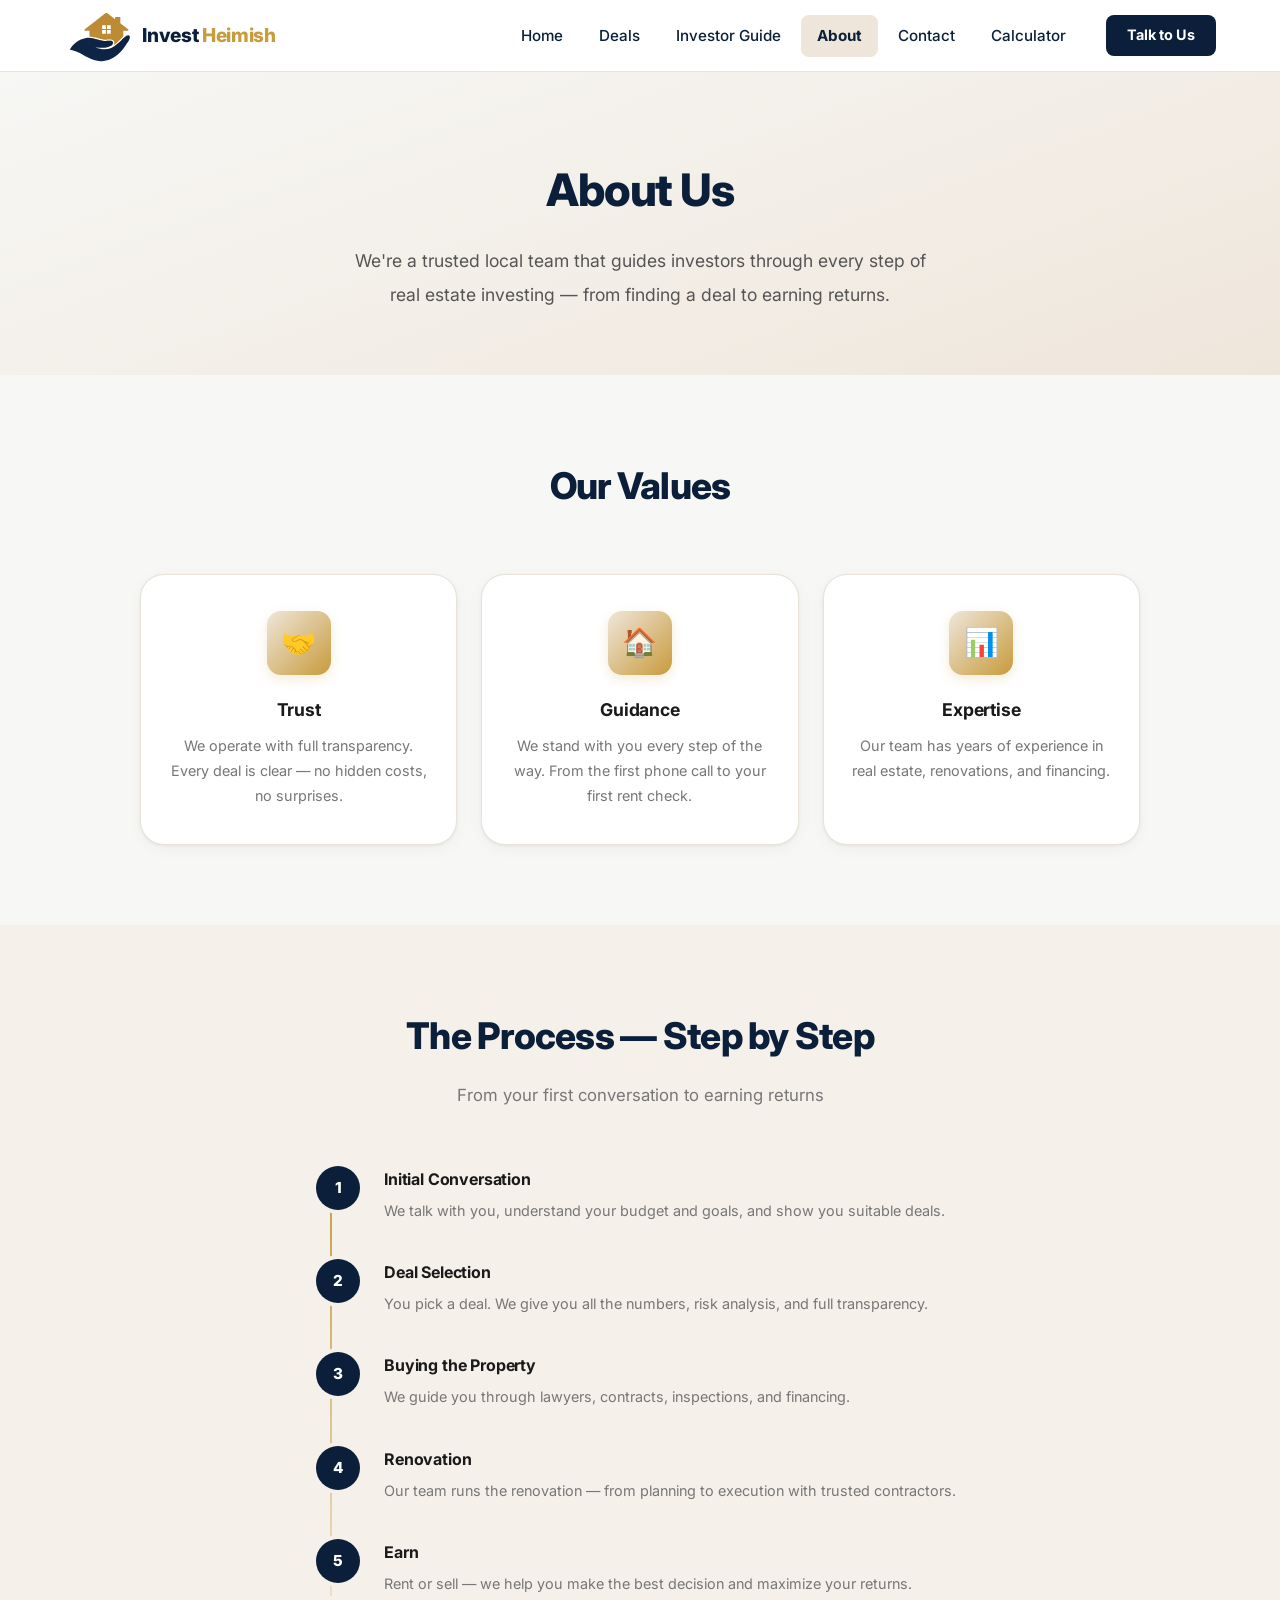
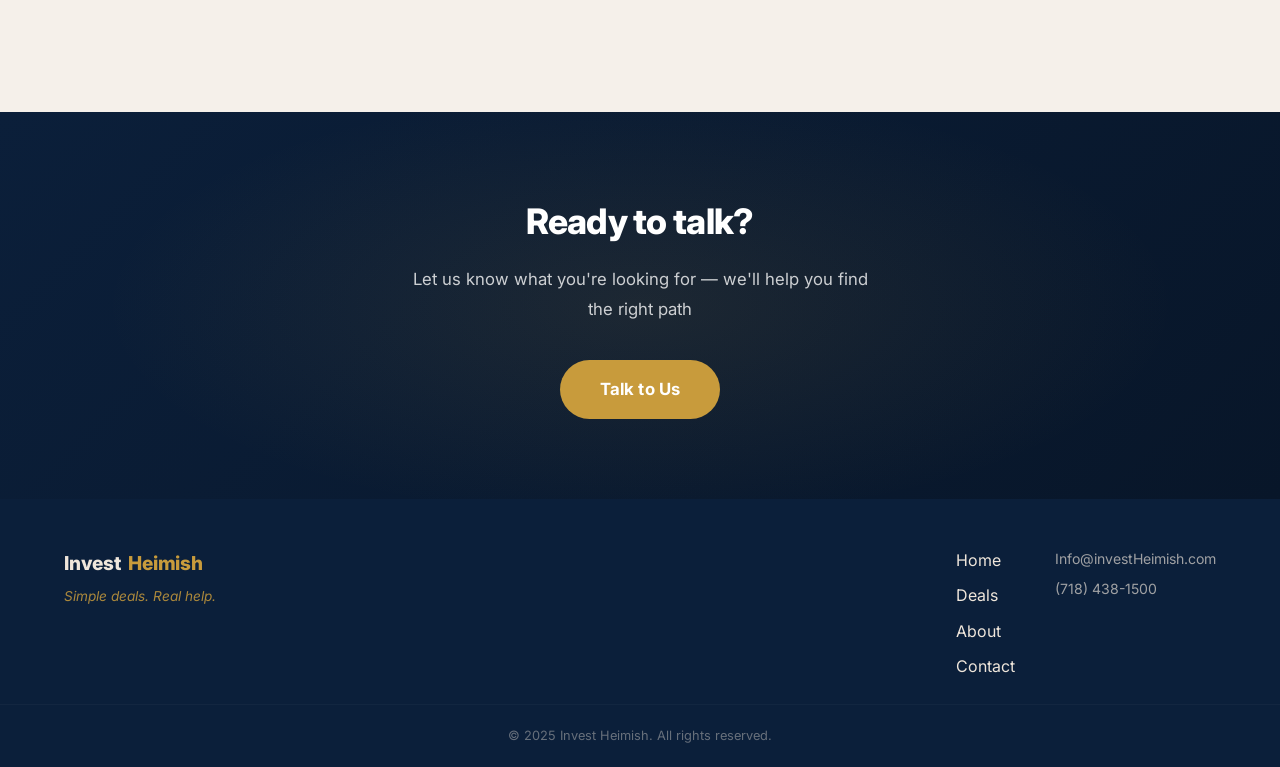
==== commit 1866614a: "Add SEO meta tags, sitemap, and robots.txt for Google indexing - Add meta description + canonical li" ====
--- a/about.html
+++ b/about.html
@@ -4,6 +4,8 @@
   <meta charset="UTF-8">
   <meta name="viewport" content="width=device-width, initial-scale=1.0">
   <title>About — Invest Heimish</title>
+  <meta name="description" content="Learn about Invest Heimish — a trusted real estate investment team that guides you from finding a deal to earning returns. Full transparency, hands-on support at every step.">
+  <link rel="canonical" href="https://investheimish.com/about.html">
   <link rel="preconnect" href="https://fonts.googleapis.com">
   <link rel="preconnect" href="https://fonts.gstatic.com" crossorigin>
   <link href="https://fonts.googleapis.com/css2?family=Inter:wght@400;500;600;700;800&display=swap" rel="stylesheet">
--- a/styles.css
+++ b/styles.css
@@ -138,14 +138,38 @@
   backdrop-filter: blur(14px);
   -webkit-backdrop-filter: blur(14px);
   border-bottom: 1px solid var(--border);
-}
+  transition: background 0.3s ease, border-color 0.3s ease, box-shadow 0.3s ease;
+}
+
+.navbar--over-hero {
+  position: fixed;
+  width: 100%;
+  background: transparent;
+  border-bottom-color: rgba(255,255,255,0.1);
+  box-shadow: none;
+}
+
+.navbar--over-hero .nav-link { color: rgba(255,255,255,0.82); }
+.navbar--over-hero .nav-link:hover,
+.navbar--over-hero .nav-link.active { color: var(--gold); }
+.navbar--over-hero .navbar-brand { color: #fff; }
+.navbar--over-hero .navbar-brand .brand-invest,
+.navbar--over-hero .navbar-brand .brand-heimish { color: #fff; }
+.navbar--over-hero .navbar-brand .brand-heimish { color: var(--gold); }
+.navbar--over-hero .menu-toggle span { background: #fff; }
+.navbar--over-hero .navbar-cta {
+  background: rgba(255,255,255,0.12);
+  border: 1px solid rgba(255,255,255,0.3);
+  color: #fff;
+}
+.navbar--over-hero .navbar-cta:hover { background: var(--gold); border-color: var(--gold); }
 
 .navbar-inner {
   max-width: 1200px;
   margin: 0 auto;
   display: flex;
   align-items: center;
-  padding: 0.75rem 1.5rem;
+  padding: 0.6rem 1.5rem;
   gap: 1.5rem;
 }
 
@@ -161,8 +185,8 @@
 }
 
 .navbar-brand .brand-mark {
-  width: 34px;
-  height: 34px;
+  height: 52px;
+  width: auto;
   flex-shrink: 0;
 }
 
@@ -179,7 +203,7 @@
   border-radius: var(--r-sm);
   font-weight: 500;
   font-size: 0.95rem;
-  color: #555;
+  color: var(--navy);
   transition: var(--trans);
 }
 
@@ -260,7 +284,12 @@
 .hero {
   background: linear-gradient(150deg, var(--navy-deep) 0%, var(--navy-mid) 55%, #152d5e 100%);
   text-align: center;
-  padding: 5.5rem 1.5rem 0;
+  min-height: 100vh;
+  display: flex;
+  flex-direction: column;
+  align-items: center;
+  justify-content: center;
+  padding: 4rem 1.5rem;
   position: relative;
   overflow: hidden;
 }
@@ -322,6 +351,34 @@
   animation: fadeUp 0.55s 0.35s ease both;
 }
 
+/* ── Rates ticker ─────────────────────────────────────────────────────────── */
+.rates-ticker {
+  position: sticky;
+  top: 0;
+  z-index: 99;
+  width: 100%;
+  overflow: hidden;
+  background: var(--gold);
+  border-bottom: 2px solid var(--gold-dark);
+  white-space: nowrap;
+  padding: 1rem 0;
+  box-shadow: 0 2px 10px rgba(200,155,60,0.35);
+}
+
+.rates-ticker__track {
+  display: inline-block;
+  font-size: 1.05rem;
+  font-weight: 700;
+  color: var(--navy);
+  letter-spacing: 0.06em;
+  animation: ticker-scroll 55s linear infinite;
+}
+
+@keyframes ticker-scroll {
+  from { transform: translateX(0); }
+  to   { transform: translateX(-50%); }
+}
+
 /* ── Stats bar (inside hero, glass card) ─────────────────────────────────── */
 .stats-bar {
   display: grid;
@@ -488,6 +545,20 @@
 .risk-medium { background: #FFF3CD; color: #7A5000; }
 .risk-high   { background: #FDDCDC; color: #7A1C1C; }
 
+/* ── Sale status badges ──────────────────────────────────────────────────── */
+.sale-status-badge {
+  display: inline-flex;
+  align-items: center;
+  padding: 0.35rem 0.9rem;
+  border-radius: var(--r-pill);
+  font-size: 0.8rem;
+  font-weight: 700;
+  margin-bottom: 0.5rem;
+}
+.sale-status-available { background: #D4EDDA; color: #1B5E35; }
+.sale-status-contract  { background: #FFF3CD; color: #7A5000; }
+.sale-status-sold      { background: #FDDCDC; color: #7A1C1C; }
+
 /* ── Steps / How it works ────────────────────────────────────────────────── */
 .steps-grid {
   display: grid;
@@ -495,6 +566,66 @@
   gap: 1.5rem;
   max-width: 1000px;
   margin: 0 auto;
+}
+
+.services-grid {
+  display: grid;
+  grid-template-columns: repeat(2, minmax(0, 1fr));
+  gap: 0.9rem 2rem;
+  max-width: 900px;
+  margin: 0 auto;
+  padding: 0 1rem;
+}
+
+@media (max-width: 640px) {
+  .services-grid { grid-template-columns: 1fr; }
+}
+
+.service-item {
+  display: flex;
+  align-items: flex-start;
+  gap: 0.75rem;
+  padding: 0.8rem 1rem;
+  background: #fff;
+  border: 1px solid var(--border);
+  border-radius: var(--r-md);
+  font-size: 0.96rem;
+  color: var(--navy);
+  font-weight: 500;
+  box-shadow: var(--shadow-sm);
+  transition: var(--trans);
+}
+
+.service-item:hover {
+  border-color: rgba(200,155,60,0.4);
+  transform: translateY(-1px);
+}
+
+.service-mark {
+  flex-shrink: 0;
+  width: 26px;
+  height: 26px;
+  border-radius: 50%;
+  background: linear-gradient(135deg, var(--gold), var(--gold-dark));
+  color: #fff;
+  font-weight: 800;
+  font-size: 0.82rem;
+  display: flex;
+  align-items: center;
+  justify-content: center;
+  box-shadow: 0 2px 6px rgba(200,155,60,0.3);
+}
+
+.services-tagline {
+  text-align: center;
+  margin-top: 2rem;
+  font-size: 1.02rem;
+  color: var(--text-mid);
+  font-style: italic;
+  max-width: 640px;
+  margin-left: auto;
+  margin-right: auto;
+  padding: 0 1rem;
 }
 
 .step-card {
@@ -613,13 +744,40 @@
   align-items: center;
 }
 
+.deal-hero-media {
+  display: flex;
+  flex-direction: column;
+  gap: 0.75rem;
+}
+
 .deal-hero-image {
   width: 100%;
   height: 320px;
   object-fit: cover;
   border-radius: var(--r-xl);
   box-shadow: var(--shadow-lg);
-}
+  transition: opacity 0.2s ease;
+}
+
+.deal-gallery {
+  display: flex;
+  gap: 0.5rem;
+  flex-wrap: wrap;
+}
+
+.deal-gallery-thumb {
+  width: 72px;
+  height: 52px;
+  object-fit: cover;
+  border-radius: var(--r-sm);
+  border: 2px solid transparent;
+  cursor: pointer;
+  transition: var(--trans);
+  opacity: 0.65;
+}
+
+.deal-gallery-thumb:hover { opacity: 1; }
+.deal-gallery-thumb.active { border-color: var(--gold); opacity: 1; }
 
 .deal-hero-info h1 {
   font-size: clamp(1.5rem, 3vw, 2.1rem);
@@ -1064,6 +1222,12 @@
 }
 
 .footer-links a,
+.footer-contact {
+  display: flex;
+  flex-direction: column;
+  gap: 0.35rem;
+}
+
 .footer-contact a {
   font-size: 0.88rem;
   opacity: 0.65;
@@ -1126,9 +1290,720 @@
 }
 
 @media (max-width: 480px) {
-  .hero { padding: 3.5rem 1.25rem 0; }
+  .hero { padding: 3rem 1.25rem; }
   .deals-grid { grid-template-columns: 1fr; }
   .card-stats { grid-template-columns: 1fr; }
 
   .hero h1 { font-size: 2rem; }
 }
+
+/* ── Investor Guide ──────────────────────────────────────────────────────── */
+.guide-header {
+  background: linear-gradient(150deg, var(--navy-deep) 0%, var(--navy) 60%, #152d5e 100%);
+  text-align: center;
+  padding: 5rem 1.5rem 4rem;
+  position: relative;
+}
+.guide-header h1 {
+  font-size: clamp(1.8rem, 4.5vw, 3rem);
+  font-weight: 800;
+  color: #fff;
+  line-height: 1.2;
+  letter-spacing: -0.025em;
+  margin-bottom: 1.25rem;
+}
+.guide-header-sub {
+  font-size: 1rem;
+  color: rgba(255,255,255,0.68);
+  max-width: 580px;
+  margin: 0 auto;
+  line-height: 1.8;
+}
+
+.guide-cards {
+  display: grid;
+  grid-template-columns: repeat(auto-fit, minmax(280px, 1fr));
+  gap: 1.5rem;
+  max-width: 1100px;
+  margin: 0 auto;
+}
+
+.guide-card {
+  background: #fff;
+  border-radius: var(--r-lg);
+  padding: 1.75rem;
+  box-shadow: var(--shadow-sm);
+  border: 1px solid var(--border);
+  display: flex;
+  flex-direction: column;
+  gap: 0.75rem;
+}
+
+.guide-card-icon {
+  width: 44px;
+  height: 44px;
+  border-radius: var(--r-sm);
+  display: flex;
+  align-items: center;
+  justify-content: center;
+  font-size: 1.3rem;
+  font-weight: 900;
+  flex-shrink: 0;
+}
+.guide-icon-green { background: #D4EDDA; color: #1B5E35; }
+.guide-icon-gold  { background: rgba(200,155,60,0.15); color: var(--gold-dark); }
+.guide-icon-navy  { background: rgba(11,31,58,0.1); color: var(--navy); }
+
+.guide-card-title {
+  font-size: 1.05rem;
+  font-weight: 800;
+  color: var(--navy);
+  letter-spacing: -0.01em;
+}
+
+.guide-card-subhead {
+  font-size: 0.78rem;
+  font-weight: 700;
+  text-transform: uppercase;
+  letter-spacing: 0.07em;
+  color: var(--text-soft);
+  margin-top: 0.5rem;
+}
+
+.guide-card-body {
+  font-size: 0.92rem;
+  color: var(--text-mid);
+  line-height: 1.65;
+}
+
+.guide-example {
+  background: var(--beige-2);
+  border-radius: var(--r-sm);
+  padding: 0.9rem 1rem;
+  display: flex;
+  flex-direction: column;
+  gap: 0.4rem;
+}
+
+.guide-example-row {
+  display: flex;
+  justify-content: space-between;
+  font-size: 0.88rem;
+  color: var(--text-mid);
+}
+
+.guide-example-total {
+  border-top: 1px solid var(--border);
+  padding-top: 0.4rem;
+  margin-top: 0.2rem;
+  font-weight: 800;
+  color: var(--navy);
+  font-size: 0.95rem;
+}
+
+.guide-example-block {
+  max-width: 480px;
+  margin: 2.5rem auto 0;
+  background: var(--beige-2);
+  border-radius: var(--r-lg);
+  padding: 1.5rem;
+  border: 1px solid var(--border);
+  display: flex;
+  flex-direction: column;
+  gap: 0.5rem;
+}
+
+.guide-example-label {
+  font-size: 0.72rem;
+  font-weight: 800;
+  text-transform: uppercase;
+  letter-spacing: 0.1em;
+  color: var(--gold);
+  margin-bottom: 0.25rem;
+}
+
+.guide-example-note {
+  font-size: 0.85rem;
+  color: var(--text-soft);
+  line-height: 1.6;
+  margin-top: 0.5rem;
+  border-top: 1px solid var(--border);
+  padding-top: 0.75rem;
+}
+
+.guide-roi-ranges {
+  display: flex;
+  flex-direction: column;
+  gap: 0.5rem;
+  margin-top: 0.25rem;
+}
+
+.guide-roi-row {
+  display: flex;
+  align-items: center;
+  gap: 0.75rem;
+  font-size: 0.88rem;
+  color: var(--text-mid);
+}
+
+.guide-list {
+  list-style: none;
+  display: flex;
+  flex-direction: column;
+  gap: 0.3rem;
+  font-size: 0.88rem;
+  color: var(--text-mid);
+  padding-left: 0.25rem;
+}
+
+.guide-list li::before { content: '· '; color: var(--gold); font-weight: 800; }
+.guide-list-check li::before { content: '✓ '; color: #2D7A4F; font-weight: 800; }
+
+.guide-note {
+  font-size: 0.82rem;
+  color: var(--text-soft);
+  font-style: italic;
+  line-height: 1.55;
+  padding-top: 0.5rem;
+  border-top: 1px solid var(--border);
+  margin-top: 0.25rem;
+}
+
+.guide-steps-list {
+  list-style: none;
+  max-width: 600px;
+  margin: 0 auto;
+  counter-reset: guide-steps;
+  display: flex;
+  flex-direction: column;
+  gap: 0.75rem;
+}
+
+.guide-steps-list li {
+  counter-increment: guide-steps;
+  display: flex;
+  align-items: center;
+  gap: 1rem;
+  background: #fff;
+  border-radius: var(--r-sm);
+  padding: 0.85rem 1.25rem;
+  border: 1px solid var(--border);
+  font-weight: 600;
+  font-size: 0.97rem;
+  color: var(--navy);
+}
+
+.guide-steps-list li::before {
+  content: counter(guide-steps);
+  width: 28px;
+  height: 28px;
+  border-radius: 50%;
+  background: var(--navy);
+  color: #fff;
+  display: flex;
+  align-items: center;
+  justify-content: center;
+  font-size: 0.78rem;
+  font-weight: 800;
+  flex-shrink: 0;
+}
+
+/* ── Feature list ────────────────────────────────────────────────────────── */
+.feature-list {
+  list-style: none;
+  max-width: 640px;
+  margin: 0 auto;
+  display: flex;
+  flex-direction: column;
+  gap: 0.75rem;
+}
+
+.feature-list li {
+  padding: 0.7rem 1rem 0.7rem 2.75rem;
+  background: var(--beige-2);
+  border-radius: var(--r-sm);
+  font-size: 0.97rem;
+  font-weight: 500;
+  position: relative;
+}
+
+.feature-list li::before {
+  content: '✓';
+  position: absolute;
+  left: 1rem;
+  color: var(--gold);
+  font-weight: 800;
+}
+
+.feature-list--two-col {
+  max-width: 860px;
+  display: grid;
+  grid-template-columns: 1fr 1fr;
+  gap: 0.75rem;
+}
+
+.feature-list--centered { text-align: center; }
+.feature-list--centered li { text-align: left; }
+
+.section-tagline {
+  text-align: center;
+  margin-top: 1.75rem;
+  font-size: 1rem;
+  font-weight: 600;
+  color: var(--navy);
+}
+
+/* ── Investment options ──────────────────────────────────────────────────── */
+.invest-options-grid {
+  display: grid;
+  grid-template-columns: repeat(3, 1fr);
+  gap: 1.5rem;
+  max-width: 1100px;
+  margin: 0 auto;
+}
+
+.invest-option {
+  background: #fff;
+  border-radius: var(--r-lg);
+  padding: 1.75rem 1.5rem;
+  box-shadow: var(--shadow-sm);
+  border-top: 4px solid transparent;
+  display: flex;
+  flex-direction: column;
+  gap: 0.75rem;
+}
+
+.invest-option--low    { border-top-color: #2D7A4F; }
+.invest-option--medium { border-top-color: var(--gold); }
+.invest-option--high   { border-top-color: #DC2626; }
+
+.invest-option-label {
+  font-size: 0.72rem;
+  font-weight: 800;
+  text-transform: uppercase;
+  letter-spacing: 0.1em;
+}
+
+.invest-option--low    .invest-option-label { color: #2D7A4F; }
+.invest-option--medium .invest-option-label { color: #7A5000; }
+.invest-option--high   .invest-option-label { color: #DC2626; }
+
+.invest-option-title {
+  font-size: 1.1rem;
+  font-weight: 800;
+  color: var(--navy);
+  letter-spacing: -0.01em;
+}
+
+.invest-option-sub {
+  font-size: 0.88rem;
+  color: var(--text-soft);
+  line-height: 1.6;
+}
+
+.invest-option-list {
+  list-style: none;
+  display: flex;
+  flex-direction: column;
+  gap: 0.4rem;
+  flex: 1;
+}
+
+.invest-option-list li {
+  font-size: 0.88rem;
+  color: var(--text-mid);
+  padding-left: 1.2rem;
+  position: relative;
+}
+
+.invest-option-list li::before {
+  content: '·';
+  position: absolute;
+  left: 0;
+  font-weight: 800;
+  color: var(--gold);
+}
+
+.invest-option-return {
+  font-size: 1.1rem;
+  font-weight: 800;
+  color: var(--navy);
+  margin-top: auto;
+  padding-top: 0.75rem;
+}
+
+.invest-option-best {
+  font-size: 0.83rem;
+  color: var(--text-soft);
+  line-height: 1.5;
+  padding-top: 0.5rem;
+  border-top: 1px solid var(--border);
+}
+
+/* ── Long-term section ───────────────────────────────────────────────────── */
+.longterm-formula {
+  text-align: center;
+  font-size: 1.6rem;
+  font-weight: 800;
+  color: var(--gold);
+  letter-spacing: -0.01em;
+  margin-top: 0.5rem;
+}
+
+.longterm-sub {
+  text-align: center;
+  color: rgba(255,255,255,0.75);
+  font-size: 1rem;
+  margin-top: 0.75rem;
+}
+
+/* ── Lead / Get Access form ──────────────────────────────────────────────── */
+.lead-form {
+  max-width: 560px;
+  margin: 0 auto;
+  display: flex;
+  flex-direction: column;
+  gap: 1rem;
+  align-items: center;
+}
+
+.lead-form-fields {
+  display: grid;
+  grid-template-columns: 1fr 1fr 1fr;
+  gap: 0.75rem;
+  width: 100%;
+}
+
+.lead-input {
+  width: 100%;
+  padding: 0.75rem 1rem;
+  border: 1.5px solid var(--border);
+  border-radius: var(--r-sm);
+  font-size: 0.95rem;
+  font-family: inherit;
+  color: var(--text);
+  background: #fff;
+  transition: var(--trans);
+}
+
+.lead-input:focus {
+  outline: none;
+  border-color: var(--gold);
+  box-shadow: 0 0 0 3px rgba(200,155,60,0.12);
+}
+
+.lead-msg {
+  font-size: 0.9rem;
+  font-weight: 600;
+  min-height: 1.2em;
+}
+
+@media (max-width: 700px) {
+  .invest-options-grid { grid-template-columns: 1fr; }
+  .feature-list--two-col { grid-template-columns: 1fr; }
+  .lead-form-fields { grid-template-columns: 1fr; }
+}
+
+/* ── Public login page ───────────────────────────────────────────────────── */
+.pub-login-screen {
+  display: flex;
+  align-items: center;
+  justify-content: center;
+  min-height: 100vh;
+  padding: 6rem 1.5rem 4rem;
+  background: linear-gradient(150deg, var(--navy-deep) 0%, var(--navy) 55%, var(--navy-mid) 100%);
+  position: relative;
+}
+
+.pub-login-screen::before {
+  content: '';
+  position: absolute;
+  inset: 0;
+  background: radial-gradient(ellipse 70% 55% at 50% -10%, var(--gold-glow) 0%, transparent 65%);
+  pointer-events: none;
+}
+
+.pub-login-card {
+  background: #fff;
+  border-radius: 20px;
+  padding: 2.5rem 2.25rem;
+  width: 100%;
+  max-width: 440px;
+  box-shadow: 0 8px 40px rgba(0,0,0,0.28);
+  position: relative;
+  z-index: 1;
+}
+
+.pub-login-brand {
+  text-align: center;
+  margin-bottom: 1.75rem;
+}
+
+.pub-login-brand h1 {
+  font-size: 1.55rem;
+  font-weight: 800;
+  letter-spacing: -0.02em;
+  color: var(--navy);
+}
+
+.pub-login-sub {
+  margin-top: 0.35rem;
+  color: var(--text-soft);
+  font-size: 0.9rem;
+}
+
+.pub-login-tabs {
+  display: flex;
+  gap: 0.5rem;
+  background: var(--beige-2);
+  padding: 0.35rem;
+  border-radius: 10px;
+  margin-bottom: 1.5rem;
+}
+
+.pub-tab-btn {
+  flex: 1;
+  background: transparent;
+  border: none;
+  padding: 0.6rem 0.8rem;
+  font: inherit;
+  font-size: 0.9rem;
+  font-weight: 600;
+  color: var(--text-mid);
+  border-radius: 7px;
+  cursor: pointer;
+  transition: var(--trans);
+}
+
+.pub-tab-btn:hover { color: var(--navy); }
+
+.pub-tab-btn.active {
+  background: #fff;
+  color: var(--navy);
+  box-shadow: 0 1px 3px rgba(0,0,0,0.08);
+}
+
+.pub-login-error {
+  background: #FEF2F2;
+  color: #B91C1C;
+  border: 1px solid #FEE2E2;
+  border-radius: 8px;
+  padding: 0.7rem 0.9rem;
+  font-size: 0.88rem;
+  margin-bottom: 1rem;
+}
+
+.pub-login-form .form-group:last-of-type { margin-bottom: 1.5rem; }
+
+/* ── Mortgage calculator ─────────────────────────────────────────────────── */
+.calc-hero {
+  text-align: center;
+  padding: 3.5rem 1.5rem 2rem;
+  background: linear-gradient(160deg, var(--navy-deep) 0%, var(--navy-mid) 100%);
+  color: #fff;
+}
+
+.calc-hero h1 {
+  font-size: clamp(1.8rem, 4vw, 2.6rem);
+  font-weight: 800;
+  letter-spacing: -0.025em;
+  margin-bottom: 0.6rem;
+}
+
+.calc-hero h1 .accent { color: var(--gold); }
+
+.calc-hero p {
+  font-size: 1rem;
+  color: rgba(255,255,255,0.68);
+  max-width: 500px;
+  margin: 0 auto;
+}
+
+.calc-card {
+  display: grid;
+  grid-template-columns: 1fr 1fr;
+  gap: 2rem;
+  max-width: 960px;
+  margin: 0 auto;
+  padding: 2.5rem 1.5rem;
+}
+
+.calc-panel {
+  background: #fff;
+  border-radius: var(--r-xl);
+  padding: 2rem;
+  box-shadow: var(--shadow-md);
+  border: 1px solid var(--border);
+}
+
+.calc-panel-title {
+  font-size: 0.75rem;
+  font-weight: 700;
+  letter-spacing: 0.1em;
+  text-transform: uppercase;
+  color: var(--text-soft);
+  margin-bottom: 1.5rem;
+}
+
+/* Loan type toggle */
+.calc-toggle {
+  display: flex;
+  gap: 0;
+  border: 1.5px solid var(--border);
+  border-radius: var(--r-sm);
+  overflow: hidden;
+  margin-bottom: 1.5rem;
+}
+
+.calc-toggle-btn {
+  flex: 1;
+  padding: 0.6rem 0.75rem;
+  font-family: inherit;
+  font-size: 0.85rem;
+  font-weight: 600;
+  cursor: pointer;
+  border: none;
+  background: #fff;
+  color: var(--text-mid);
+  transition: var(--trans);
+}
+
+.calc-toggle-btn.active {
+  background: var(--navy);
+  color: #fff;
+}
+
+.calc-toggle-btn:not(.active):hover {
+  background: var(--beige);
+}
+
+/* Input fields */
+.calc-field {
+  margin-bottom: 1.1rem;
+}
+
+.calc-field label {
+  display: flex;
+  justify-content: space-between;
+  font-size: 0.8rem;
+  font-weight: 600;
+  color: var(--text-mid);
+  margin-bottom: 0.4rem;
+  letter-spacing: 0.02em;
+}
+
+.calc-field label span {
+  font-weight: 400;
+  color: var(--text-soft);
+}
+
+.calc-field input,
+.calc-field select {
+  width: 100%;
+  padding: 0.65rem 0.9rem;
+  border: 1.5px solid var(--border);
+  border-radius: var(--r-sm);
+  font-size: 0.92rem;
+  font-family: inherit;
+  color: var(--text);
+  background: var(--warm-white);
+  transition: var(--trans);
+}
+
+.calc-field input:focus,
+.calc-field select:focus {
+  outline: none;
+  border-color: var(--gold);
+  box-shadow: 0 0 0 3px rgba(200,155,60,0.1);
+  background: #fff;
+}
+
+/* Results */
+.calc-output-row {
+  display: flex;
+  justify-content: space-between;
+  align-items: center;
+  padding: 0.65rem 0;
+  border-bottom: 1px solid var(--border);
+  font-size: 0.9rem;
+  color: var(--text-mid);
+}
+
+.calc-output-row:last-of-type { border-bottom: none; }
+
+.calc-output-row strong {
+  color: var(--text);
+  font-weight: 700;
+}
+
+.calc-total {
+  margin-top: 0.5rem;
+  padding: 0.85rem 1rem;
+  background: var(--beige-2);
+  border-radius: var(--r-sm);
+  display: flex;
+  justify-content: space-between;
+  align-items: center;
+  font-weight: 700;
+  font-size: 1rem;
+  color: var(--navy);
+}
+
+.calc-total-value {
+  font-size: 1.25rem;
+  font-weight: 800;
+  color: var(--navy);
+}
+
+.calc-cashflow {
+  margin-top: 1rem;
+  padding: 0.85rem 1rem;
+  border-radius: var(--r-sm);
+  display: flex;
+  justify-content: space-between;
+  align-items: center;
+  font-weight: 700;
+  font-size: 0.95rem;
+  background: rgba(45,122,79,0.08);
+  color: var(--green);
+}
+
+.calc-cashflow.negative {
+  background: rgba(220,38,38,0.07);
+  color: #DC2626;
+}
+
+.calc-cashflow-value {
+  font-size: 1.15rem;
+  font-weight: 800;
+}
+
+.calc-coc {
+  margin-top: 0.6rem;
+  text-align: right;
+  font-size: 0.82rem;
+  color: var(--text-soft);
+}
+
+.calc-cta-wrap {
+  margin-top: 1.75rem;
+  text-align: center;
+}
+
+.calc-disclaimer {
+  max-width: 960px;
+  margin: 0 auto 2rem;
+  padding: 0 1.5rem;
+  font-size: 0.8rem;
+  color: var(--text-soft);
+  text-align: center;
+}
+
+@media (max-width: 720px) {
+  .calc-card {
+    grid-template-columns: 1fr;
+    padding: 1.5rem 1rem;
+    gap: 1.25rem;
+  }
+}
+
